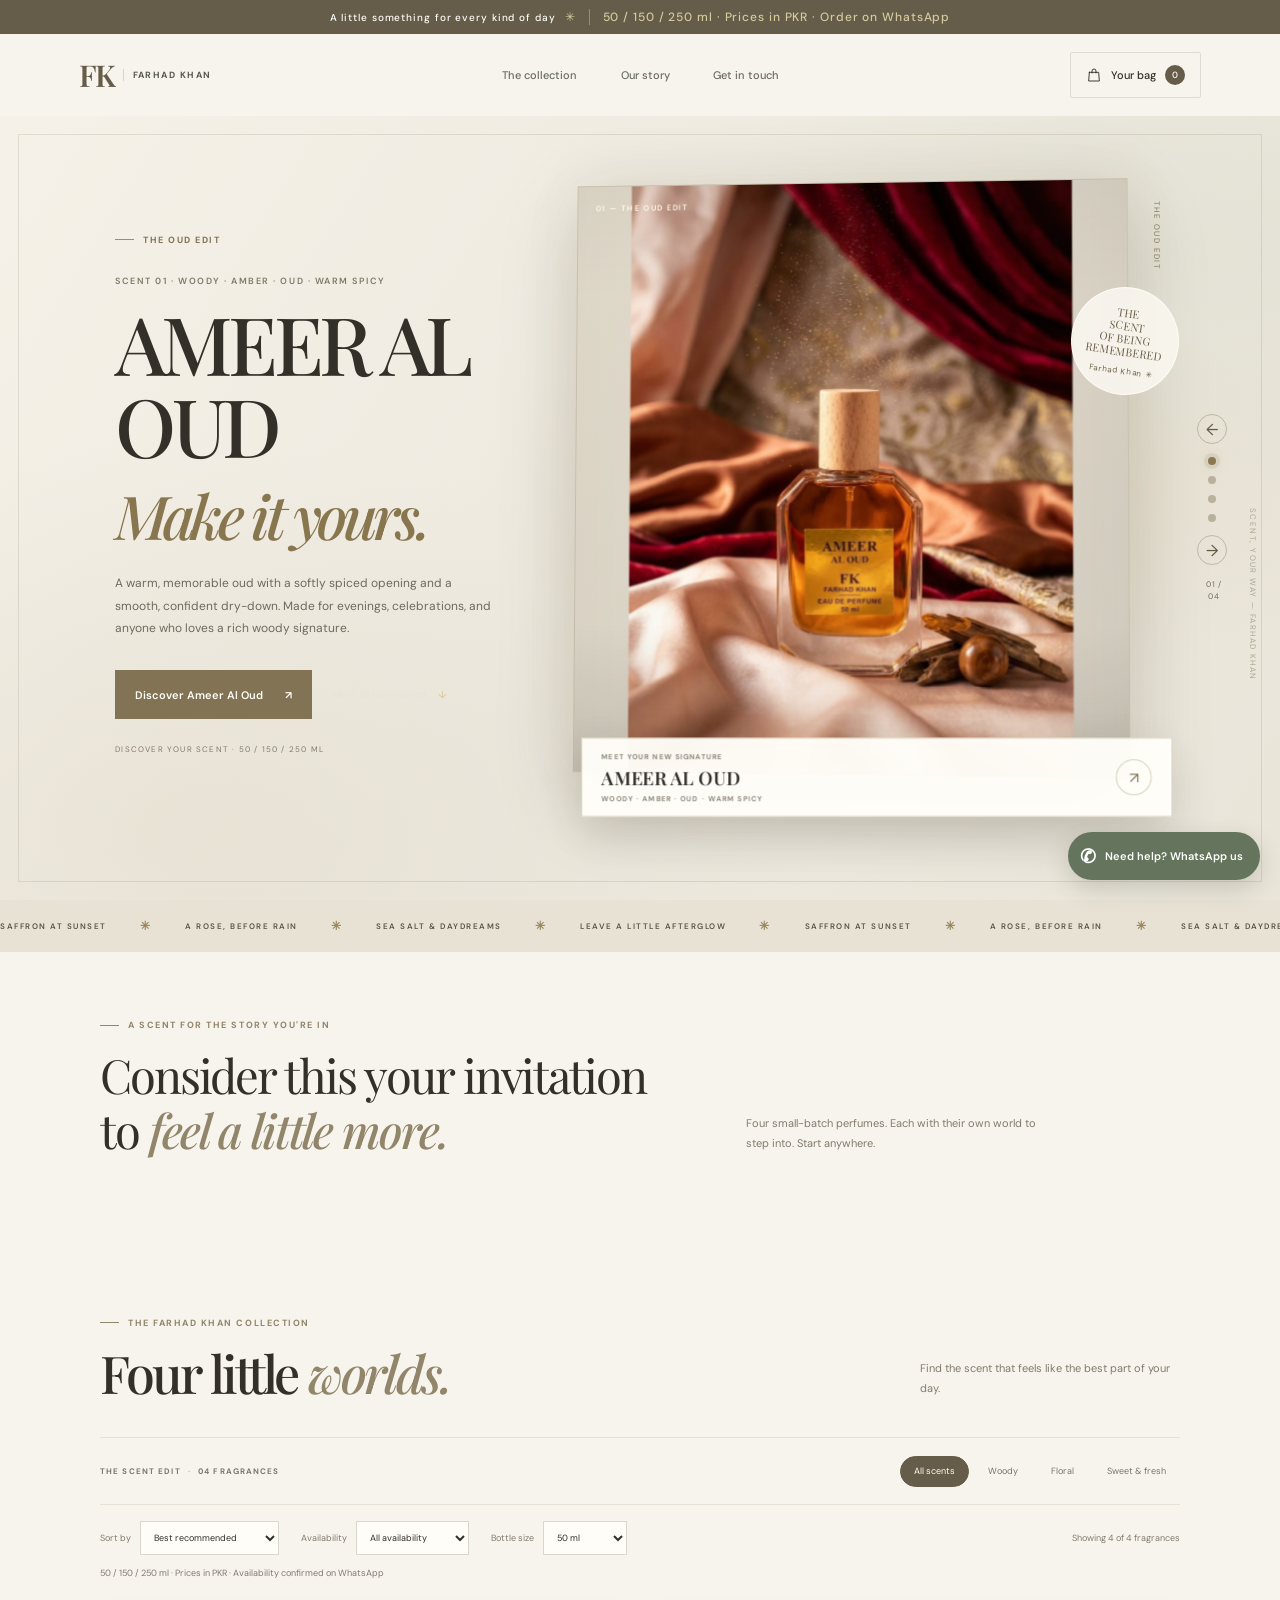
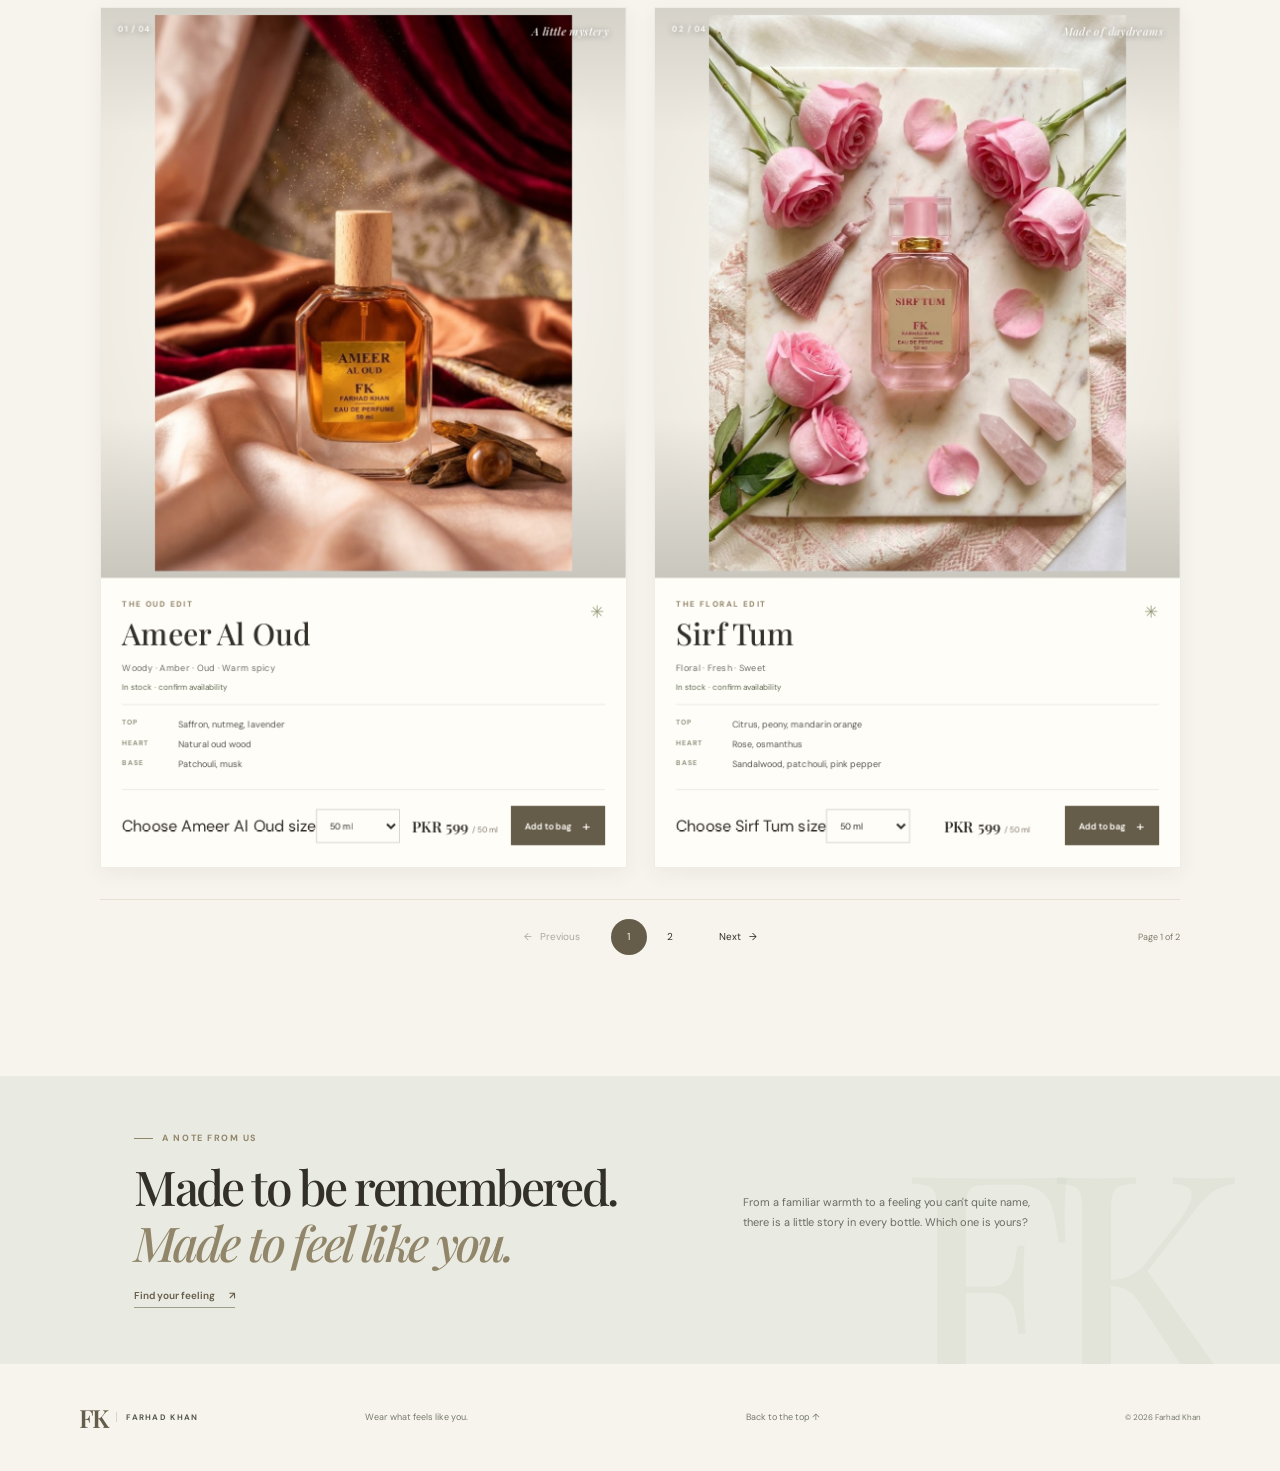
==== index.html @ 8f38ef14 "Upload perfume website" ====
<!DOCTYPE html>
<html lang="en">
  <head>
    <meta charset="UTF-8" />
    <meta name="viewport" content="width=device-width, initial-scale=1.0" />
    <meta
      name="description"
      content="Discover four distinctive fragrances from Farhad Khan: Ameer Al Oud, Sirf Tum, Kashish, and Ameer The Scent Elixir."
    />
    <meta name="theme-color" content="#f7f4ed" />
    <title>Farhad Khan — Find your feeling</title>
    <link rel="preconnect" href="https://fonts.googleapis.com" />
    <link rel="preconnect" href="https://fonts.gstatic.com" crossorigin />
    <link
      href="https://fonts.googleapis.com/css2?family=DM+Sans:wght@400;500;600;700&family=Playfair+Display:ital,wght@0,500;0,600;0,700;1,500;1,600&display=swap"
      rel="stylesheet"
    />
    <link rel="stylesheet" href="style.css" />
  </head>
  <body>
    <div class="announcement">
      A little something for every kind of day <span aria-hidden="true">✳</span>
      <span class="announcement-note">50 / 150 / 250 ml · Prices in PKR · Order on WhatsApp</span>
    </div>

    <header class="site-header">
      <a class="wordmark" href="#home" aria-label="Farhad Khan home">
        <span class="wordmark-monogram">FK</span>
        <span class="wordmark-name">FARHAD KHAN</span>
      </a>

      <nav class="main-nav" aria-label="Main navigation">
        <a href="#collection">The collection</a>
        <a href="#our-story">Our story</a>
        <a href="#contact">Get in touch</a>
      </nav>

      <button class="header-link cart-toggle" type="button" aria-label="Open shopping bag">
        <svg aria-hidden="true" viewBox="0 0 24 24">
          <path d="M5 8h14l1 13H4L5 8Z" />
          <path d="M9 9V6a3 3 0 0 1 6 0v3" />
        </svg>
        <span class="cart-toggle-label">Your bag</span>
        <span class="cart-count" aria-live="polite">0</span>
      </button>
    </header>

    <main>
      <section class="hero hero-campaign" id="home" aria-labelledby="hero-title">
        <div class="hero-copy">
          <p class="eyebrow campaign-eyebrow" data-reveal>
            <span aria-hidden="true"></span>
            <span class="hero-family-label" data-hero-family>THE OUD EDIT</span>
          </p>
          <p class="campaign-overline" data-reveal data-hero-overline>YOUR NEXT SIGNATURE SCENT</p>
          <h1 id="hero-title" data-reveal>
            <span data-hero-title>AMEER AL OUD</span><br /><em>Make it yours.</em>
          </h1>
          <p class="hero-description" data-reveal data-hero-description>
            A little saffron. A whisper of oud. An entrance they will remember
            long after you've left.
          </p>
          <div class="campaign-actions" data-reveal>
            <button class="button button-gold" type="button" data-product-details="ameer-al-oud" data-hero-discover>
              Discover featured fragrance <span aria-hidden="true">↗</span>
            </button>
            <a class="campaign-link" href="#collection">Meet all four scents <span aria-hidden="true">↓</span></a>
          </div>
          <p class="hero-footnote" data-reveal>DISCOVER YOUR SCENT · 50 / 150 / 250 ML</p>
        </div>

        <div class="campaign-visual" data-reveal aria-label="Ameer Al Oud perfume editorial">
          <div class="campaign-photo-frame">
            <img
              class="campaign-photo"
              src="./assets/products/ameer-al-oud-01.jpg"
              data-hero-photo
              alt="Ameer Al Oud perfume bottle nestled among warm, glowing silks"
              fetchpriority="high"
            />
            <span class="campaign-photo-index" data-hero-edition>01 — THE OUD EDIT</span>
          </div>
          <span class="campaign-vertical-note" data-hero-side-note>AN IMPRESSION THAT STAYS</span>
          <span class="campaign-stamp" aria-hidden="true">
            <span>THE<br />SCENT<br />OF BEING<br />REMEMBERED</span>
            <span class="campaign-stamp-mark">Farhad Khan ✳</span>
          </span>
          <button class="campaign-shop-card" type="button" data-product-details="ameer-al-oud">
            <span><small data-hero-kicker>MEET YOUR NEW SIGNATURE</small><strong data-hero-name>AMEER AL OUD</strong><small data-hero-notes>WARM · SPICED · UNFORGETTABLE</small></span>
            <span class="campaign-shop-arrow" aria-hidden="true">↗</span>
          </button>
        </div>
        <div class="hero-carousel-controls" role="group" aria-label="Featured fragrances">
          <button class="hero-carousel-arrow" type="button" data-hero-step="-1" aria-label="Previous featured fragrance">←</button>
          <div class="hero-carousel-dots" aria-label="Choose a featured fragrance"></div>
          <button class="hero-carousel-arrow" type="button" data-hero-step="1" aria-label="Next featured fragrance">→</button>
          <span class="hero-carousel-progress" aria-live="polite">01 / 04</span>
        </div>
        <span class="hero-side-note" aria-hidden="true">SCENT, YOUR WAY — FARHAD KHAN</span>
      </section>

      <div class="scent-marquee" aria-hidden="true">
        <div class="scent-marquee-track">
          <span>SAFFRON AT SUNSET</span><span>✳</span><span>A ROSE, BEFORE RAIN</span><span>✳</span><span>SEA SALT &amp; DAYDREAMS</span><span>✳</span><span>LEAVE A LITTLE AFTERGLOW</span><span>✳</span>
          <span>SAFFRON AT SUNSET</span><span>✳</span><span>A ROSE, BEFORE RAIN</span><span>✳</span><span>SEA SALT &amp; DAYDREAMS</span><span>✳</span><span>LEAVE A LITTLE AFTERGLOW</span><span>✳</span>
        </div>
      </div>

      <section class="campaign-note section-wrap" data-reveal aria-label="About the collection">
        <p class="eyebrow"><span></span> A SCENT FOR THE STORY YOU'RE IN</p>
        <p class="campaign-note-copy">Consider this your invitation<br />to <em>feel a little more.</em></p>
        <p class="campaign-note-detail">Four small-batch perfumes. Each with their own world to step into. Start anywhere.</p>
      </section>

      <section class="collection section-wrap" id="collection" aria-labelledby="collection-title">
        <div class="section-heading">
          <div>
            <p class="eyebrow"><span></span> The Farhad Khan collection</p>
            <h2 id="collection-title">Four little <em>worlds.</em></h2>
          </div>
          <p class="section-intro">
            Find the scent that feels like the best part of your day.
          </p>
        </div>

        <div class="collection-toolbar">
          <p class="collection-count">THE SCENT EDIT <span>·</span> 04 FRAGRANCES</p>
          <div class="filter-list" aria-label="Filter fragrances">
            <button class="filter-button is-active" type="button" data-filter="all" aria-pressed="true">All scents</button>
            <button class="filter-button" type="button" data-filter="woody" aria-pressed="false">Woody</button>
            <button class="filter-button" type="button" data-filter="floral" aria-pressed="false">Floral</button>
            <button class="filter-button" type="button" data-filter="sweet" aria-pressed="false">Sweet &amp; fresh</button>
          </div>
        </div>
        <div class="catalog-controls" aria-label="Sort and filter fragrances">
          <label class="catalog-control">
            Sort by
            <select id="sort-products" name="sort">
              <option value="recommended">Best recommended</option>
              <option value="price-low">Price: low to high</option>
              <option value="price-high">Price: high to low</option>
            </select>
          </label>
          <label class="catalog-control">
            Availability
            <select id="stock-filter" name="availability">
              <option value="all">All availability</option>
              <option value="in-stock">In stock</option>
              <option value="out-of-stock">Out of stock</option>
            </select>
          </label>
          <label class="catalog-control">
            Bottle size
            <select id="catalog-size" name="size">
              <option value="50">50 ml</option>
              <option value="150">150 ml</option>
              <option value="250">250 ml</option>
            </select>
          </label>
          <p class="catalog-results" aria-live="polite">Showing all 4 fragrances</p>
        </div>
        <p class="price-note">50 / 150 / 250 ml · Prices in PKR · Availability confirmed on WhatsApp</p>

        <div class="product-grid" aria-live="polite">
          <article class="product-card" data-family="woody" data-product-id="ameer-al-oud" data-price="2490" data-stock="in" data-gallery="./assets/products/ameer-al-oud-01.jpg|./assets/products/ameer-al-oud-02.jpg">
            <button class="product-image product-image-button" type="button" data-product-details="ameer-al-oud" aria-label="Discover Ameer Al Oud and browse its perfume photos">
              <img class="product-photo" src="./assets/products/ameer-al-oud-01.jpg" alt="Ameer Al Oud 50 ml perfume bottle against warm, luxurious fabric" loading="lazy" />
              <span class="image-number">01 / 04</span>
              <span class="image-note">A little mystery</span>
              <span class="image-view-label">Discover the story <span aria-hidden="true">↗</span></span>
            </button>
            <div class="product-info">
              <div class="product-title-row">
                <div>
                  <p class="product-family">THE OUD EDIT</p>
                  <h3><button class="product-name-button" type="button" data-product-details="ameer-al-oud">Ameer Al Oud</button></h3>
                </div>
                <span class="product-star" aria-hidden="true">✳</span>
              </div>
              <p class="product-type">Woody · Amber · Oud · Warm spicy</p>
              <p class="stock-label">In stock · confirm availability</p>
              <div class="scent-notes">
                <p><span>TOP</span> Saffron, nutmeg, lavender</p>
                <p><span>HEART</span> Natural oud wood</p>
                <p><span>BASE</span> Patchouli, musk</p>
              </div>
              <div class="product-buy-row">
                <label class="size-picker"><span class="sr-only">Choose Ameer Al Oud size</span><select data-size-selector aria-label="Choose Ameer Al Oud size"><option value="50">50 ml</option><option value="150">150 ml</option><option value="250">250 ml</option></select></label>
                <p class="product-price">PKR 599 <span>/ 50 ml</span></p>
                <button class="add-to-cart" type="button" data-add-product="ameer-al-oud">Add to bag <span aria-hidden="true">+</span></button>
              </div>
            </div>
          </article>

          <article class="product-card" data-family="floral" data-product-id="sirf-tum" data-price="2190" data-stock="in" data-gallery="./assets/products/sirf-tum-01.jpg|./assets/products/sirf-tum-02.jpg">
            <button class="product-image product-image-button" type="button" data-product-details="sirf-tum" aria-label="Discover Sirf Tum and browse its perfume photos">
              <img class="product-photo" src="./assets/products/sirf-tum-01.jpg" alt="Sirf Tum 50 ml rose-pink perfume among fresh pink roses" loading="lazy" />
              <span class="image-number">02 / 04</span>
              <span class="image-note">Made of daydreams</span>
              <span class="image-view-label">Discover the story <span aria-hidden="true">↗</span></span>
            </button>
            <div class="product-info">
              <div class="product-title-row">
                <div>
                  <p class="product-family">THE FLORAL EDIT</p>
                  <h3><button class="product-name-button" type="button" data-product-details="sirf-tum">Sirf Tum</button></h3>
                </div>
                <span class="product-star" aria-hidden="true">✳</span>
              </div>
              <p class="product-type">Floral · Fresh · Sweet</p>
              <p class="stock-label">In stock · confirm availability</p>
              <div class="scent-notes">
                <p><span>TOP</span> Citrus, peony, mandarin orange</p>
                <p><span>HEART</span> Rose, osmanthus</p>
                <p><span>BASE</span> Sandalwood, patchouli, pink pepper</p>
              </div>
              <div class="product-buy-row">
                <label class="size-picker"><span class="sr-only">Choose Sirf Tum size</span><select data-size-selector aria-label="Choose Sirf Tum size"><option value="50">50 ml</option><option value="150">150 ml</option><option value="250">250 ml</option></select></label>
                <p class="product-price">PKR 599 <span>/ 50 ml</span></p>
                <button class="add-to-cart" type="button" data-add-product="sirf-tum">Add to bag <span aria-hidden="true">+</span></button>
              </div>
            </div>
          </article>

          <article class="product-card" data-family="sweet" data-product-id="kashish" data-price="1990" data-stock="in" data-gallery="./assets/products/kashish-01.jpg|./assets/products/kashish-02.jpg">
            <button class="product-image product-image-button" type="button" data-product-details="kashish" aria-label="Discover Kashish and browse its perfume photos">
              <img class="product-photo" src="./assets/products/kashish-01.jpg" alt="Kashish blue perfume on a beach, surrounded by lavender and shells" loading="lazy" />
              <span class="image-number">03 / 04</span>
              <span class="image-note">A little escape</span>
              <span class="image-view-label">Discover the story <span aria-hidden="true">↗</span></span>
            </button>
            <div class="product-info">
              <div class="product-title-row">
                <div>
                  <p class="product-family">THE GOURMAND EDIT</p>
                  <h3><button class="product-name-button" type="button" data-product-details="kashish">Kashish</button></h3>
                </div>
                <span class="product-star" aria-hidden="true">✳</span>
              </div>
              <p class="product-type">Sweet · Amber · Oriental · Gourmand</p>
              <p class="stock-label">In stock · confirm availability</p>
              <div class="scent-notes">
                <p><span>TOP</span> Bergamot, melon, cassis, cotton candy</p>
                <p><span>HEART</span> Honey, berry, apricot, jasmine, rose</p>
                <p><span>BASE</span> Patchouli, vanilla, chocolate/caramel, amber</p>
              </div>
              <div class="product-buy-row">
                <label class="size-picker"><span class="sr-only">Choose Kashish size</span><select data-size-selector aria-label="Choose Kashish size"><option value="50">50 ml</option><option value="150">150 ml</option><option value="250">250 ml</option></select></label>
                <p class="product-price">PKR 599 <span>/ 50 ml</span></p>
                <button class="add-to-cart" type="button" data-add-product="kashish">Add to bag <span aria-hidden="true">+</span></button>
              </div>
            </div>
          </article>

          <article class="product-card" data-family="woody" data-product-id="ameer-the-scent-elixir" data-price="2990" data-stock="in" data-gallery="./assets/products/ameer-elixir-01.jpg|./assets/products/ameer-elixir-02.jpg">
            <button class="product-image product-image-button" type="button" data-product-details="ameer-the-scent-elixir" aria-label="Discover Ameer The Scent Elixir and browse its perfume photos">
              <img class="product-photo" src="./assets/products/ameer-elixir-01.jpg" alt="Deep red Ameer The Scent Elixir perfume with gold accents on rose silk" loading="lazy" />
              <span class="image-number">04 / 04</span>
              <span class="image-note">Leave a little wonder</span>
              <span class="image-view-label">Discover the story <span aria-hidden="true">↗</span></span>
            </button>
            <div class="product-info">
              <div class="product-title-row">
                <div>
                  <p class="product-family">THE SIGNATURE EDIT</p>
                  <h3><button class="product-name-button" type="button" data-product-details="ameer-the-scent-elixir">Ameer The Scent Elixir</button></h3>
                </div>
                <span class="product-star" aria-hidden="true">✳</span>
              </div>
              <p class="product-type">Warm spicy · Leather · Woody · Fruity</p>
              <p class="stock-label">In stock · confirm availability</p>
              <div class="scent-notes">
                <p><span>TOP</span> Red pepper, pimento</p>
                <p><span>HEART</span> Lavender</p>
                <p><span>BASE</span> Sandalwood, woody notes, leather</p>
              </div>
              <div class="product-buy-row">
                <label class="size-picker"><span class="sr-only">Choose Ameer The Scent Elixir size</span><select data-size-selector aria-label="Choose Ameer The Scent Elixir size"><option value="50">50 ml</option><option value="150">150 ml</option><option value="250">250 ml</option></select></label>
                <p class="product-price">PKR 599 <span>/ 50 ml</span></p>
                <button class="add-to-cart" type="button" data-add-product="ameer-the-scent-elixir">Add to bag <span aria-hidden="true">+</span></button>
              </div>
            </div>
          </article>
        </div>
        <p class="filter-empty" hidden>No scents in this edit just yet.</p>
        <nav class="pagination" aria-label="Fragrance collection pages" hidden>
          <button class="pagination-arrow" type="button" data-page-action="previous" aria-label="Previous collection page">← <span>Previous</span></button>
          <div class="pagination-pages" aria-label="Choose a collection page"></div>
          <button class="pagination-arrow" type="button" data-page-action="next" aria-label="Next collection page"><span>Next</span> →</button>
          <p class="pagination-status" aria-live="polite">Page 1 of 2</p>
        </nav>
      </section>

      <section class="story" id="our-story" aria-labelledby="story-title">
        <div class="story-mark" aria-hidden="true">FK</div>
        <div class="story-copy">
          <p class="eyebrow"><span></span> A note from us</p>
          <h2 id="story-title">Made to be remembered.<br /><em>Made to feel like you.</em></h2>
        </div>
        <p class="story-description">
          From a familiar warmth to a feeling you can't quite name, there is a
          little story in every bottle. Which one is yours?
        </p>
        <a class="text-link" href="#collection">Find your feeling <span aria-hidden="true">↗</span></a>
      </section>
    </main>

    <footer class="site-footer" id="contact">
      <a class="wordmark footer-wordmark" href="#home" aria-label="Farhad Khan home">
        <span class="wordmark-monogram">FK</span>
        <span class="wordmark-name">FARHAD KHAN</span>
      </a>
      <p>Wear what feels like you.</p>
      <a class="footer-top-link" href="#home">Back to the top ↑</a>
      <span class="footer-copyright">© 2026 Farhad Khan</span>
    </footer>

    <dialog class="cart-dialog" id="cart-dialog" aria-labelledby="cart-title">
      <div class="cart-shell">
        <header class="cart-header">
          <div>
            <p class="product-family">YOUR FARHAD KHAN EDIT</p>
            <h2 id="cart-title">Your bag <span class="cart-title-count"></span></h2>
          </div>
          <button class="dialog-close" type="button" data-close-cart aria-label="Close shopping bag">×</button>
        </header>

        <div class="cart-items" aria-live="polite"></div>
        <div class="cart-empty" hidden>
          <p>Your bag is waiting for a little something.</p>
          <button class="button button-dark" type="button" data-close-cart>Explore the collection <span aria-hidden="true">↗</span></button>
        </div>

        <div class="cart-summary">
          <div class="cart-subtotal-row"><span>Subtotal</span><strong class="cart-subtotal">PKR 0</strong></div>
          <p>Delivery charges and payment are confirmed with you on WhatsApp.</p>
        </div>

        <form class="checkout-form" id="checkout-form">
          <p class="checkout-heading">Where should we send your order?</p>
          <label>
            Full name
            <input name="name" autocomplete="name" required maxlength="100" />
          </label>
          <div class="checkout-field-row">
            <label>
              Phone number
              <input name="phone" type="tel" autocomplete="tel" required maxlength="30" />
            </label>
            <label>
              City
              <input name="city" autocomplete="address-level2" required maxlength="80" />
            </label>
          </div>
          <label>
            Delivery address
            <textarea name="address" autocomplete="street-address" rows="2" required maxlength="300"></textarea>
          </label>
          <button class="button button-dark checkout-button" type="submit">
            Continue to WhatsApp <span aria-hidden="true">↗</span>
          </button>
          <a class="whatsapp-fallback" href="#" target="_blank" rel="noopener noreferrer" hidden>Open your WhatsApp order ↗</a>
          <p class="checkout-status" role="status" aria-live="polite"></p>
          <p class="checkout-disclaimer">No online payment is taken here. We will confirm your order, delivery charges and payment method on WhatsApp.</p>
        </form>
      </div>
    </dialog>

    <p class="shop-toast" role="status" aria-live="polite"></p>

    <a class="whatsapp-help" href="https://wa.me/923136000665?text=Hello%20Farhad%20Khan%2C%20I%20need%20help%20choosing%20a%20perfume." target="_blank" rel="noopener noreferrer" aria-label="Get help on WhatsApp"><span class="whatsapp-help-icon" aria-hidden="true">✆</span><span>Need help? WhatsApp us</span></a>
    <script src="./catalog.js"></script>
    <script src="./script.js" defer></script>
  </body>
</html>
---- style.css ----
:root {
  color-scheme: light;
  --ink: #28332d;
  --muted: #777a6d;
  --olive: #777e5c;
  --olive-dark: #545a41;
  --paper: #f7f5ef;
  --white: #fffefa;
  --line: #e8e5db;
  --serif: "Playfair Display", Georgia, serif;
  --sans: "DM Sans", Arial, sans-serif;
}

* {
  box-sizing: border-box;
}

html {
  scroll-behavior: smooth;
}

body {
  margin: 0;
  background: var(--paper);
  color: var(--ink);
  font-family: var(--sans);
  -webkit-font-smoothing: antialiased;
}

a {
  color: inherit;
  text-decoration: none;
}

button {
  font: inherit;
}

.announcement {
  display: flex;
  min-height: 34px;
  align-items: center;
  justify-content: center;
  gap: 9px;
  background: var(--olive-dark);
  color: #fffefa;
  font-size: 10px;
  font-weight: 500;
  letter-spacing: 0.09em;
  text-align: center;
}

.announcement span {
  color: #d5ca9e;
  font-size: 12px;
}

.site-header {
  position: relative;
  z-index: 2;
  display: flex;
  min-height: 82px;
  align-items: center;
  justify-content: space-between;
  gap: 28px;
  padding: 0 max(6.2vw, calc((100vw - 1240px) / 2));
  background: var(--paper);
}

.wordmark {
  display: inline-flex;
  flex: 0 0 auto;
  align-items: center;
  gap: 9px;
}

.wordmark-monogram {
  color: var(--olive-dark);
  font-family: var(--serif);
  font-size: 30px;
  font-weight: 600;
  letter-spacing: -0.08em;
  line-height: 1;
}

.wordmark-name {
  padding-left: 9px;
  border-left: 1px solid #d7d5cb;
  color: #56594f;
  font-size: 9px;
  font-weight: 700;
  letter-spacing: 0.16em;
}

.main-nav {
  display: flex;
  align-items: center;
  gap: clamp(22px, 3.4vw, 48px);
}

.main-nav a,
.header-link {
  font-size: 11px;
  font-weight: 500;
  transition: color 160ms ease;
}

.main-nav a {
  color: #686b61;
}

.main-nav a:hover,
.header-link:hover {
  color: var(--olive);
}

.header-link {
  padding: 12px 15px;
  border: 1px solid #dedbd1;
  border-radius: 2px;
  white-space: nowrap;
}

.cart-toggle {
  display: inline-flex;
  align-items: center;
  gap: 9px;
  background: transparent;
  color: var(--ink);
  cursor: pointer;
}

.cart-toggle svg {
  width: 16px;
  height: 16px;
  fill: none;
  stroke: currentColor;
  stroke-linecap: round;
  stroke-linejoin: round;
  stroke-width: 1.4px;
}

.cart-count {
  display: grid;
  width: 20px;
  height: 20px;
  place-items: center;
  border-radius: 50%;
  background: var(--olive-dark);
  color: #fffefa;
  font-size: 9px;
}

.cart-toggle.has-bump .cart-count {
  animation: bag-bump 420ms ease;
}

.hero {
  position: relative;
  display: grid;
  min-height: 535px;
  grid-template-columns: 1.1fr 0.9fr;
  align-items: center;
  gap: 7%;
  overflow: hidden;
  padding: 74px max(10.5vw, calc((100vw - 1120px) / 2)) 82px;
  background:
    radial-gradient(ellipse at 79% 49%, rgba(212, 214, 194, 0.44), transparent 35%),
    #eceee6;
}

.hero-copy {
  position: relative;
  z-index: 1;
  max-width: 500px;
}

.eyebrow {
  display: flex;
  align-items: center;
  gap: 9px;
  margin: 0 0 22px;
  color: var(--olive);
  font-size: 9px;
  font-weight: 700;
  letter-spacing: 0.17em;
  text-transform: uppercase;
}

.eyebrow > span {
  width: 19px;
  height: 1px;
  background: var(--olive);
}

.hero h1,
.section-heading h2,
.story h2 {
  margin: 0;
  font-family: var(--serif);
  font-weight: 500;
  letter-spacing: -0.055em;
}

.hero h1 {
  font-size: clamp(53px, 6.1vw, 80px);
  line-height: 1.03;
}

.hero h1 em,
.section-heading h2 em,
.story h2 em {
  color: var(--olive);
  font-weight: 500;
}

.hero-description {
  max-width: 365px;
  margin: 23px 0 27px;
  color: #686c61;
  font-size: 13px;
  line-height: 1.85;
}

.button {
  display: inline-flex;
  min-height: 47px;
  align-items: center;
  justify-content: center;
  gap: 22px;
  padding: 0 19px;
  border: 1px solid var(--ink);
  font-size: 11px;
  font-weight: 600;
  transition:
    background-color 160ms ease,
    color 160ms ease;
}

.button-dark {
  background: var(--ink);
  color: var(--white);
}

.button-dark:hover {
  background: var(--olive-dark);
  border-color: var(--olive-dark);
}

.hero-footnote {
  margin: 18px 0 0;
  color: #777a6d;
  font-size: 9px;
  letter-spacing: 0.035em;
}

.hero-art {
  position: relative;
  display: grid;
  width: min(100%, 380px);
  aspect-ratio: 0.96;
  place-items: center;
  justify-self: center;
  border: 1px solid rgba(119, 126, 92, 0.2);
  border-radius: 50%;
  background:
    radial-gradient(circle at 50% 49%, rgba(255, 254, 250, 0.91) 0 34%, transparent 34.5%),
    radial-gradient(circle, rgba(244, 242, 232, 0.72) 0 48%, transparent 48.5%);
  transform-style: preserve-3d;
  transition:
    transform 300ms ease,
    box-shadow 300ms ease;
}

@media (hover: hover) and (pointer: fine) {
  .hero-art:hover {
    transform: perspective(850px) rotateX(5deg) rotateY(-7deg);
    box-shadow: 0 28px 54px rgba(67, 72, 51, 0.12);
  }
}

.hero-art::before,
.hero-art::after {
  position: absolute;
  width: 70%;
  height: 70%;
  border: 1px solid rgba(119, 126, 92, 0.14);
  border-radius: 50%;
  content: "";
}

.hero-art::after {
  width: 83%;
  height: 83%;
  border-style: dashed;
  border-color: rgba(119, 126, 92, 0.12);
}

.hero-seal {
  position: relative;
  z-index: 1;
  display: flex;
  width: 180px;
  height: 180px;
  flex-direction: column;
  align-items: center;
  justify-content: center;
  border: 1px solid #c8c9b5;
  border-radius: 50%;
  background: #f9f8f2;
  box-shadow: 0 12px 40px rgba(67, 72, 51, 0.08);
  text-align: center;
  transform: translateZ(36px);
}

.seal-small,
.seal-mark {
  color: #787c66;
  font-size: 7px;
  font-weight: 600;
  letter-spacing: 0.2em;
}

.seal-large {
  margin: 9px 0 11px;
  color: var(--ink);
  font-family: var(--serif);
  font-size: 31px;
  font-style: italic;
  letter-spacing: -0.04em;
  line-height: 1.06;
}

.seal-mark {
  font-size: 6px;
}

.hero-art-label,
.hero-art-caption {
  position: absolute;
  z-index: 1;
  color: #777b67;
  font-size: 8px;
  font-weight: 600;
  letter-spacing: 0.14em;
  line-height: 1.8;
}

.hero-art-label {
  top: 11%;
  right: 7%;
  text-align: right;
}

.hero-art-caption {
  bottom: 10%;
  left: 8%;
  font-family: var(--serif);
  font-size: 11px;
  font-style: italic;
  font-weight: 500;
  letter-spacing: 0.04em;
}

.hero-art-spark {
  position: absolute;
  z-index: 1;
  color: #949878;
}

.hero-art-spark-one {
  top: 25%;
  left: 10%;
  font-size: 22px;
}

.hero-art-spark-two {
  right: 13%;
  bottom: 23%;
  font-size: 16px;
}

.hero-side-note {
  position: absolute;
  top: 50%;
  right: 22px;
  color: #8a8d7e;
  font-size: 8px;
  letter-spacing: 0.18em;
  writing-mode: vertical-rl;
}

.section-wrap {
  width: min(1080px, calc(100% - 80px));
  margin: 0 auto;
}

.collection {
  padding-top: 93px;
  padding-bottom: 103px;
}

.section-heading {
  display: flex;
  align-items: flex-end;
  justify-content: space-between;
  gap: 30px;
}

.section-heading .eyebrow {
  margin-bottom: 14px;
}

.section-heading h2,
.story h2 {
  font-size: clamp(37px, 4.2vw, 52px);
  line-height: 1.16;
}

.section-intro {
  max-width: 260px;
  margin: 0 0 5px;
  color: var(--muted);
  font-size: 11px;
  line-height: 1.85;
}

.collection-toolbar {
  display: flex;
  min-height: 68px;
  align-items: center;
  justify-content: space-between;
  gap: 20px;
  margin-top: 34px;
  border-top: 1px solid var(--line);
  border-bottom: 1px solid var(--line);
}

.collection-count {
  flex: 0 0 auto;
  margin: 0;
  color: #777a6d;
  font-size: 8px;
  font-weight: 700;
  letter-spacing: 0.14em;
}

.collection-count span {
  padding: 0 4px;
  color: #b6b5a5;
}

.price-note {
  margin: 12px 0 0;
  color: var(--muted);
  font-size: 9px;
  text-align: right;
}

.filter-list {
  display: flex;
  flex-wrap: wrap;
  gap: 5px;
}

.filter-button {
  min-height: 31px;
  padding: 0 13px;
  border: 1px solid transparent;
  border-radius: 20px;
  background: transparent;
  color: #74766d;
  cursor: pointer;
  font-size: 9px;
  transition:
    border-color 160ms ease,
    background-color 160ms ease,
    color 160ms ease;
}

.filter-button:hover {
  border-color: #d7d8ca;
}

.filter-button.is-active {
  border-color: var(--olive-dark);
  background: var(--olive-dark);
  color: #fffefa;
}

.product-grid {
  display: grid;
  grid-template-columns: repeat(2, minmax(0, 1fr));
  gap: 42px 27px;
  padding-top: 28px;
}

.product-card {
  --tilt-x: 0deg;
  --tilt-y: 0deg;
  --glow-x: 50%;
  --glow-y: 50%;
  position: relative;
  min-width: 0;
  border: 1px solid rgba(117, 117, 93, 0.12);
  background: var(--white);
  box-shadow: 0 6px 20px rgba(40, 51, 45, 0.055);
  transform: perspective(1100px) rotateX(var(--tilt-x)) rotateY(var(--tilt-y));
  transform-style: preserve-3d;
  transition:
    transform 220ms ease,
    box-shadow 220ms ease;
  will-change: transform;
}

.product-card::after {
  position: absolute;
  z-index: 2;
  inset: 0;
  background: radial-gradient(
    circle at var(--glow-x) var(--glow-y),
    rgba(255, 255, 255, 0.2),
    transparent 42%
  );
  content: "";
  opacity: 0;
  pointer-events: none;
  transition: opacity 180ms ease;
}

.product-card[hidden] {
  display: none;
}

.product-card.is-tilting {
  transition:
    transform 80ms ease-out,
    box-shadow 220ms ease;
  box-shadow: 0 22px 42px rgba(40, 51, 45, 0.15);
}

.product-card.is-tilting::after {
  opacity: 1;
}

.product-card > .product-image {
  transform: translateZ(18px);
}

.product-card > .product-info {
  position: relative;
  z-index: 1;
  transform: translateZ(11px);
}

.product-image-button {
  display: block;
  width: 100%;
  padding: 0;
  border: 0;
  color: inherit;
  cursor: pointer;
  font: inherit;
  text-align: left;
}

.product-image {
  position: relative;
  overflow: hidden;
  aspect-ratio: 1.13 / 1;
  background-color: #e7e2d7;
  background-image: url("./assets/fragrance-collection.png");
  background-repeat: no-repeat;
  background-size: 240% auto;
  isolation: isolate;
}

.image-view-label {
  position: absolute;
  right: 12px;
  bottom: 12px;
  left: 12px;
  display: flex;
  min-height: 40px;
  align-items: center;
  justify-content: space-between;
  padding: 0 13px;
  background: rgba(255, 254, 250, 0.95);
  color: var(--ink);
  font-size: 10px;
  font-weight: 600;
  opacity: 0;
  transform: translateY(7px);
  transition:
    opacity 180ms ease,
    transform 180ms ease;
}

.product-image-button:hover .image-view-label,
.product-image-button:focus-visible .image-view-label {
  opacity: 1;
  transform: translateY(0);
}

.product-image::after {
  position: absolute;
  z-index: -1;
  inset: 0;
  background: linear-gradient(180deg, rgba(31, 35, 28, 0.12), transparent 22%, transparent 72%, rgba(31, 35, 28, 0.18));
  content: "";
}

.image-oud {
  background-position: 10% 6%;
}

.image-sirf {
  background-position: 95% 6%;
}

.image-kashish {
  background-position: 10% 74%;
}

.image-elixir {
  background-position: 95% 74%;
}

.image-number,
.image-note {
  position: absolute;
  top: 16px;
  color: #fffefa;
  font-size: 8px;
  font-weight: 600;
  letter-spacing: 0.14em;
  text-shadow: 0 1px 6px rgba(31, 35, 28, 0.45);
}

.image-number {
  left: 17px;
}

.image-note {
  right: 17px;
  font-family: var(--serif);
  font-size: 11px;
  font-style: italic;
  font-weight: 500;
  letter-spacing: 0.025em;
}

.product-info {
  padding: 21px 21px 22px;
}

.product-title-row {
  display: flex;
  align-items: flex-start;
  justify-content: space-between;
  gap: 14px;
}

.product-family {
  margin: 0 0 7px;
  color: var(--olive);
  font-size: 8px;
  font-weight: 700;
  letter-spacing: 0.17em;
}

.product-title-row h3 {
  margin: 0;
  font-family: var(--serif);
  font-size: clamp(22px, 2.7vw, 30px);
  font-weight: 500;
  letter-spacing: -0.045em;
  line-height: 1.17;
}

.product-name-button {
  padding: 0;
  border: 0;
  background: none;
  color: inherit;
  cursor: pointer;
  font: inherit;
  text-align: left;
}

.product-name-button:hover {
  color: var(--olive-dark);
}

.product-star {
  padding-top: 2px;
  color: #979a78;
  font-size: 17px;
}

.product-type {
  margin: 11px 0 17px;
  color: #6d7066;
  font-size: 9px;
  letter-spacing: 0.025em;
}

.scent-notes {
  display: grid;
  gap: 6px;
  padding-top: 13px;
  border-top: 1px solid #edebe4;
}

.scent-notes p {
  display: grid;
  grid-template-columns: 47px 1fr;
  gap: 9px;
  margin: 0;
  color: #55594f;
  font-size: 9px;
  line-height: 1.55;
}

.scent-notes p > span {
  color: #91927f;
  font-size: 7px;
  font-weight: 700;
  letter-spacing: 0.13em;
}

.product-buy-row {
  display: flex;
  align-items: center;
  justify-content: space-between;
  gap: 12px;
  padding-top: 16px;
  margin-top: 17px;
  border-top: 1px solid #edebe4;
}

.product-price {
  margin: 0;
  color: var(--ink);
  font-family: var(--serif);
  font-size: 17px;
  font-weight: 600;
  white-space: nowrap;
}

.product-price span {
  color: var(--muted);
  font-family: var(--sans);
  font-size: 8px;
  font-weight: 400;
}

.add-to-cart {
  display: inline-flex;
  min-height: 39px;
  align-items: center;
  justify-content: center;
  gap: 11px;
  padding: 0 13px;
  border: 1px solid var(--olive-dark);
  background: var(--olive-dark);
  color: var(--white);
  cursor: pointer;
  font-size: 9px;
  font-weight: 600;
  transition:
    background-color 160ms ease,
    color 160ms ease,
    transform 160ms ease;
}

.add-to-cart:hover {
  transform: translateY(-2px);
  background: transparent;
  color: var(--olive-dark);
}

.add-to-cart > span {
  font-size: 15px;
  font-weight: 400;
}

.filter-empty {
  margin: 30px 0 0;
  color: var(--muted);
  font-size: 13px;
}

.story {
  position: relative;
  display: grid;
  min-height: 284px;
  grid-template-columns: 1fr 0.72fr;
  align-content: center;
  align-items: center;
  column-gap: 50px;
  row-gap: 18px;
  overflow: hidden;
  padding: 56px max(10.5vw, calc((100vw - 1120px) / 2));
  background: #e9eae1;
}

.story-mark {
  position: absolute;
  right: 5%;
  bottom: -60px;
  color: rgba(119, 126, 92, 0.055);
  font-family: var(--serif);
  font-size: 310px;
  letter-spacing: -0.1em;
  line-height: 1;
  pointer-events: none;
}

.story-copy,
.story-description,
.text-link {
  position: relative;
  z-index: 1;
}

.story-copy .eyebrow {
  margin-bottom: 15px;
}

.story h2 {
  font-size: clamp(34px, 4vw, 48px);
}

.story-description {
  max-width: 310px;
  margin: 22px 0 0;
  color: #696d61;
  font-size: 11px;
  line-height: 1.9;
}

.text-link {
  justify-self: start;
  padding-bottom: 5px;
  border-bottom: 1px solid #9c9e8b;
  color: var(--olive-dark);
  font-size: 10px;
  font-weight: 600;
}

.text-link span {
  margin-left: 12px;
}

.site-footer {
  display: grid;
  min-height: 107px;
  grid-template-columns: 1fr 1fr 1fr 1fr;
  align-items: center;
  gap: 20px;
  padding: 20px max(6.2vw, calc((100vw - 1240px) / 2));
  background: var(--paper);
}

.footer-wordmark .wordmark-monogram {
  font-size: 25px;
}

.footer-wordmark .wordmark-name {
  font-size: 8px;
}

.site-footer > p,
.footer-top-link,
.footer-copyright {
  margin: 0;
  color: #777a6d;
  font-size: 9px;
}

.footer-top-link {
  justify-self: center;
}

.footer-copyright {
  justify-self: end;
  font-size: 8px;
}

.product-dialog,
.cart-dialog {
  padding: 0;
  border: 1px solid rgba(117, 117, 93, 0.18);
  background: var(--white);
  color: var(--ink);
  box-shadow: 0 28px 90px rgba(30, 36, 30, 0.2);
}

.product-dialog {
  width: min(740px, calc(100% - 36px));
  max-width: 740px;
  max-height: min(620px, calc(100dvh - 36px));
  overflow: auto;
}

.product-dialog::backdrop,
.cart-dialog::backdrop {
  background: rgba(28, 33, 28, 0.53);
  backdrop-filter: blur(4px);
}

.product-dialog[open] {
  animation: dialog-arrive 240ms ease-out both;
}

.product-dialog-shell {
  position: relative;
  display: grid;
  min-height: 410px;
  grid-template-columns: 1fr 1fr;
}

.dialog-close {
  position: absolute;
  z-index: 3;
  top: 13px;
  right: 13px;
  display: grid;
  width: 36px;
  height: 36px;
  place-items: center;
  border: 1px solid var(--line);
  border-radius: 50%;
  background: var(--white);
  color: var(--ink);
  cursor: pointer;
  font-size: 22px;
  line-height: 1;
}

.quick-view-image {
  min-height: 410px;
  background-color: #e7e2d7;
  background-image: url("./assets/fragrance-collection.png");
  background-repeat: no-repeat;
  background-size: 240% auto;
}

.quick-view-info {
  display: flex;
  flex-direction: column;
  align-items: flex-start;
  justify-content: center;
  padding: 48px 32px 32px;
}

.quick-view-info h2,
.cart-header h2 {
  margin: 0;
  font-family: var(--serif);
  font-size: clamp(29px, 4vw, 39px);
  font-weight: 500;
  letter-spacing: -0.05em;
  line-height: 1.15;
}

.quick-view-info .product-type {
  margin: 12px 0 19px;
  line-height: 1.65;
}

.quick-view-info .scent-notes {
  width: 100%;
}

.quick-view-price {
  margin: 20px 0 13px;
  font-family: var(--serif);
  font-size: 21px;
  font-weight: 600;
}

.quick-view-add {
  width: 100%;
  min-height: 46px;
}

.sample-price-reminder {
  margin: 10px 0 0;
  color: var(--muted);
  font-size: 9px;
}

.cart-dialog {
  width: min(490px, 100%);
  max-width: none;
  height: 100dvh;
  max-height: 100dvh;
  margin: 0 0 0 auto;
  overflow: auto;
  border-right: 0;
  border-top: 0;
  border-bottom: 0;
}

.cart-dialog[open] {
  animation: drawer-arrive 260ms ease-out both;
}

.cart-shell {
  min-height: 100%;
  padding: 28px 27px 24px;
}

.cart-header {
  position: relative;
  display: flex;
  align-items: center;
  justify-content: space-between;
  padding: 6px 47px 19px 0;
  border-bottom: 1px solid var(--line);
}

.cart-header .product-family {
  margin-bottom: 8px;
}

.cart-header h2 {
  font-size: 32px;
}

.cart-header .dialog-close {
  top: 4px;
  right: 0;
}

.cart-item {
  display: grid;
  grid-template-columns: 86px minmax(0, 1fr);
  gap: 15px;
  padding: 19px 0;
  border-bottom: 1px solid var(--line);
  animation: product-arrive 340ms ease backwards;
}

.cart-item-image {
  width: 86px;
  height: 92px;
  background-color: #e7e2d7;
  background-image: url("./assets/fragrance-collection.png");
  background-repeat: no-repeat;
  background-size: 260% auto;
}

.cart-item-details {
  min-width: 0;
}

.cart-item-details h3 {
  margin: 0;
  font-family: var(--serif);
  font-size: 18px;
  font-weight: 500;
}

.cart-item-size,
.cart-item-price {
  margin: 4px 0 0;
  font-size: 10px;
}

.cart-item-price {
  font-weight: 700;
}

.quantity-controls {
  display: flex;
  align-items: center;
  gap: 10px;
  margin-top: 10px;
}

.quantity-button {
  display: grid;
  width: 26px;
  height: 26px;
  place-items: center;
  border: 1px solid var(--line);
  background: transparent;
  color: var(--ink);
  cursor: pointer;
  font-size: 15px;
}

.quantity-controls > span {
  min-width: 14px;
  font-size: 10px;
  text-align: center;
}

.remove-item {
  padding: 4px 0;
  margin-left: auto;
  border: 0;
  background: transparent;
  color: var(--muted);
  cursor: pointer;
  font-size: 9px;
  text-decoration: underline;
  text-underline-offset: 3px;
}

.cart-empty {
  padding: 41px 0;
  text-align: center;
}

.cart-empty > p {
  margin: 0 0 19px;
  color: var(--muted);
  font-size: 12px;
}

.cart-empty .button {
  min-height: 42px;
  font-size: 10px;
}

.cart-summary {
  padding: 17px 0 13px;
}

.cart-subtotal-row {
  display: flex;
  align-items: center;
  justify-content: space-between;
  font-size: 12px;
}

.cart-subtotal-row strong {
  font-family: var(--serif);
  font-size: 19px;
}

.cart-summary > p {
  margin: 7px 0 0;
  color: var(--muted);
  font-size: 9px;
  line-height: 1.6;
}

.checkout-form {
  display: grid;
  gap: 13px;
  padding-top: 16px;
  border-top: 1px solid var(--line);
}

.checkout-form[hidden] {
  display: none;
}

.checkout-heading {
  margin: 0;
  font-family: var(--serif);
  font-size: 19px;
}

.checkout-form label {
  display: grid;
  gap: 6px;
  color: #575a50;
  font-size: 9px;
  font-weight: 600;
}

.checkout-form input,
.checkout-form textarea {
  width: 100%;
  min-height: 38px;
  padding: 9px 10px;
  border: 1px solid #e1dfd5;
  border-radius: 0;
  background: #fffefa;
  color: var(--ink);
  font: 11px var(--sans);
}

.checkout-form textarea {
  min-height: 56px;
  resize: vertical;
}

.checkout-field-row {
  display: grid;
  grid-template-columns: 1fr 1fr;
  gap: 12px;
}

.checkout-button {
  width: 100%;
  min-height: 47px;
  margin-top: 1px;
  cursor: pointer;
}

.checkout-form button > span {
  margin-left: auto;
}

.whatsapp-fallback:not([hidden]) {
  justify-self: center;
  color: var(--olive-dark);
  font-size: 10px;
  font-weight: 600;
  text-decoration: underline;
  text-underline-offset: 3px;
}

.checkout-status {
  margin: 0;
  color: var(--olive-dark);
  font-size: 10px;
  line-height: 1.5;
}

.checkout-disclaimer {
  margin: 0;
  color: var(--muted);
  font-size: 9px;
  line-height: 1.65;
}

.shop-toast {
  position: fixed;
  z-index: 10;
  right: 22px;
  bottom: 22px;
  max-width: calc(100% - 32px);
  padding: 13px 18px;
  margin: 0;
  background: var(--ink);
  color: var(--white);
  font-size: 11px;
  box-shadow: 0 8px 26px rgba(40, 51, 45, 0.17);
  opacity: 0;
  pointer-events: none;
  transform: translateY(9px);
  transition:
    opacity 180ms ease,
    transform 180ms ease;
}

.shop-toast.is-visible {
  opacity: 1;
  transform: translateY(0);
}

.product-card {
  animation: product-arrive 550ms backwards;
}

.product-card:nth-child(2) {
  animation-delay: 70ms;
}

.product-card:nth-child(3) {
  animation-delay: 140ms;
}

.product-card:nth-child(4) {
  animation-delay: 210ms;
}

.hero-copy {
  animation: hero-copy-arrive 700ms ease-out backwards;
}

.hero-art {
  animation: hero-art-arrive 800ms ease-out backwards;
}

@keyframes product-arrive {
  from {
    opacity: 0;
    transform: perspective(1100px) translateY(18px) rotateX(-2deg);
  }

  to {
    opacity: 1;
    transform: perspective(1100px) rotateX(var(--tilt-x)) rotateY(var(--tilt-y));
  }
}

@keyframes hero-copy-arrive {
  from {
    opacity: 0;
    transform: translateY(18px);
  }

  to {
    opacity: 1;
    transform: translateY(0);
  }
}

@keyframes hero-art-arrive {
  from {
    opacity: 0;
    transform: perspective(850px) rotateY(-9deg) scale(0.96);
  }

  to {
    opacity: 1;
    transform: perspective(850px) rotateY(0) scale(1);
  }
}

@keyframes bag-bump {
  45% {
    transform: scale(1.2);
  }

  100% {
    transform: scale(1);
  }
}

@keyframes dialog-arrive {
  from {
    opacity: 0;
    transform: translateY(12px) scale(0.98);
  }

  to {
    opacity: 1;
    transform: translateY(0) scale(1);
  }
}

@keyframes drawer-arrive {
  from {
    opacity: 0.6;
    transform: translateX(22px);
  }

  to {
    opacity: 1;
    transform: translateX(0);
  }
}

@media (min-width: 1400px) {
  .hero,
  .story {
    padding-right: calc((100vw - 1120px) / 2);
    padding-left: calc((100vw - 1120px) / 2);
  }
}

@media (max-width: 800px) {
  .site-header {
    min-height: 73px;
    flex-wrap: wrap;
    gap: 12px 20px;
    padding-right: 5%;
    padding-left: 5%;
  }

  .main-nav {
    order: 3;
    width: 100%;
    justify-content: center;
    gap: 32px;
    padding: 0 0 14px;
  }

  .header-link {
    margin-left: auto;
    padding: 10px 12px;
    font-size: 10px;
  }

  .hero {
    min-height: 465px;
    gap: 4%;
    padding: 64px 7%;
  }

  .hero h1 {
    font-size: clamp(49px, 7vw, 65px);
  }

  .hero-art {
    width: min(100%, 310px);
  }

  .hero-seal {
    width: 150px;
    height: 150px;
  }

  .seal-large {
    font-size: 27px;
  }

  .section-wrap {
    width: calc(100% - 56px);
  }

  .product-grid {
    gap: 28px 20px;
  }

  .product-info {
    padding: 18px 16px;
  }

  .story {
    column-gap: 30px;
    padding-right: 7%;
    padding-left: 7%;
  }

  .story-mark {
    font-size: 250px;
  }

  .site-footer {
    grid-template-columns: 1fr 1fr;
    row-gap: 16px;
    padding: 24px 6%;
  }

  .footer-top-link {
    justify-self: end;
  }

  .footer-copyright {
    justify-self: end;
  }
}

@media (max-width: 560px) {
  .announcement {
    min-height: 31px;
    font-size: 9px;
  }

  .site-header {
    min-height: 68px;
    gap: 11px;
  }

  .wordmark-monogram {
    font-size: 27px;
  }

  .wordmark-name {
    font-size: 8px;
  }

  .header-link {
    padding: 9px 10px;
    font-size: 9px;
  }

  .cart-toggle {
    gap: 7px;
  }

  .cart-toggle svg {
    width: 15px;
    height: 15px;
  }

  .main-nav {
    justify-content: space-between;
    gap: 14px;
    padding-bottom: 13px;
  }

  .main-nav a {
    font-size: 10px;
  }

  .hero {
    min-height: 0;
    grid-template-columns: 1fr;
    gap: 37px;
    padding: 58px 8% 49px;
  }

  .hero h1 {
    font-size: clamp(53px, 13vw, 70px);
  }

  .hero-description {
    margin-top: 18px;
    font-size: 12px;
  }

  .hero-art {
    width: min(78%, 280px);
  }

  .hero-side-note {
    top: auto;
    right: 13px;
    bottom: 18px;
  }

  .section-wrap {
    width: calc(100% - 36px);
  }

  .collection {
    padding-top: 66px;
    padding-bottom: 71px;
  }

  .section-heading {
    align-items: flex-start;
    flex-direction: column;
    gap: 13px;
  }

  .section-heading h2 {
    font-size: clamp(36px, 10vw, 48px);
  }

  .section-intro {
    max-width: 310px;
  }

  .collection-toolbar {
    align-items: flex-start;
    flex-direction: column;
    gap: 10px;
    padding: 15px 0;
    margin-top: 23px;
  }

  .filter-list {
    gap: 3px;
  }

  .filter-button {
    padding-right: 10px;
    padding-left: 10px;
    font-size: 8px;
  }

  .product-grid {
    grid-template-columns: 1fr;
    gap: 24px;
    padding-top: 19px;
  }

  .product-image {
    aspect-ratio: 1.1 / 1;
  }

  .product-info {
    padding: 19px 17px 20px;
  }

  .product-title-row h3 {
    font-size: 28px;
  }

  .product-buy-row {
    gap: 8px;
  }

  .product-price {
    font-size: 15px;
  }

  .product-price span {
    font-size: 7px;
  }

  .product-buy-row .add-to-cart {
    gap: 6px;
    padding: 0 9px;
    font-size: 8px;
  }

  .product-type {
    font-size: 9px;
  }

  .scent-notes p {
    font-size: 10px;
  }

  .story {
    min-height: 0;
    grid-template-columns: 1fr;
    gap: 6px;
    padding: 48px 8%;
  }

  .story h2 {
    font-size: clamp(34px, 9vw, 43px);
  }

  .story-description {
    margin: 12px 0 5px;
  }

  .story-mark {
    right: -20px;
    bottom: -38px;
    font-size: 190px;
  }

  .site-footer {
    grid-template-columns: 1fr auto;
    gap: 15px 12px;
    padding: 23px 7%;
  }

  .site-footer > p {
    grid-column: 1;
    grid-row: 2;
  }

  .footer-top-link {
    grid-column: 2;
    grid-row: 1;
  }

  .footer-copyright {
    grid-column: 2;
    grid-row: 2;
    font-size: 7px;
  }

  .product-dialog {
    width: calc(100% - 24px);
    max-height: calc(100dvh - 24px);
  }

  .product-dialog-shell {
    grid-template-columns: 1fr;
  }

  .quick-view-image {
    min-height: min(57vw, 250px);
  }

  .quick-view-info {
    padding: 21px 20px 22px;
  }

  .quick-view-info h2 {
    padding-right: 20px;
    font-size: 31px;
  }

  .quick-view-info .product-type {
    margin-bottom: 13px;
  }

  .quick-view-price {
    margin: 15px 0 10px;
    font-size: 19px;
  }

  .cart-dialog {
    width: 100%;
  }

  .cart-shell {
    padding: 23px 19px 20px;
  }

  .checkout-field-row {
    gap: 9px;
  }
}

@media (prefers-reduced-motion: reduce) {
  html {
    scroll-behavior: auto;
  }

  *,
  *::before,
  *::after {
    transition-duration: 0.01ms !important;
    animation-duration: 0.01ms !important;
    animation-iteration-count: 1 !important;
  }
}

.hero-campaign {
  min-height: clamp(650px, calc(100svh - 116px), 920px);
  grid-template-columns: minmax(260px, 0.78fr) minmax(0, 1.22fr);
  gap: clamp(32px, 6vw, 88px);
  padding: 54px max(9vw, calc((100vw - 1200px) / 2)) 82px;
  background:
    radial-gradient(ellipse at 73% 48%, rgba(139, 94, 255, 0.46), transparent 35%),
    radial-gradient(ellipse at 92% 17%, rgba(62, 148, 226, 0.2), transparent 28%),
    radial-gradient(ellipse at 15% 91%, rgba(119, 77, 195, 0.24), transparent 39%),
    linear-gradient(122deg, #100e1e 0%, #19132d 46%, #241342 100%);
}

.hero-campaign::before {
  border-color: rgba(205, 184, 255, 0.16);
}

.hero-campaign .hero-copy {
  z-index: 2;
  max-width: 470px;
  transform-style: preserve-3d;
}

.campaign-eyebrow,
.campaign-eyebrow .hero-family-label {
  color: #c8b4ff;
}

.campaign-eyebrow .hero-family-label {
  width: auto;
  height: auto;
  background: none;
}

.campaign-eyebrow > span:first-child {
  background: #c8b4ff;
}

.campaign-overline {
  color: #c3b6dd;
  font-size: 9px;
  letter-spacing: 0.17em;
}

.hero-campaign h1 {
  max-width: 520px;
  color: #332f29;
  font-size: clamp(54px, 6.3vw, 83px);
  line-height: 1.02;
  overflow-wrap: anywhere;
}

.hero-campaign h1 em {
  color: #d5c2ff;
  font-size: 0.75em;
}

.hero-campaign .hero-description {
  max-width: 420px;
  min-height: 70px;
  color: #d3cde0;
  font-size: 12px;
  line-height: 1.85;
}

.hero-campaign .hero-footnote {
  color: #b1a5cc;
}

.hero-campaign .button-gold {
  border-color: #d6c0ff;
  background: #d6c0ff;
  color: #19132d;
}

.hero-campaign .button-gold:hover {
  border-color: #e7dcff;
  background: #e7dcff;
}

.campaign-visual {
  z-index: 1;
  max-width: 680px;
  transform-style: preserve-3d;
}

.campaign-photo-frame {
  height: clamp(400px, 66vh, 680px);
  border-color: rgba(219, 203, 255, 0.34);
  background:
    radial-gradient(ellipse at 50% 48%, rgba(123, 77, 213, 0.52), transparent 56%),
    linear-gradient(145deg, rgba(52, 34, 89, 0.96), rgba(24, 18, 41, 0.96));
  box-shadow:
    0 38px 105px rgba(0, 0, 0, 0.44),
    0 0 70px rgba(135, 88, 229, 0.21);
  transform-style: preserve-3d;
}

.campaign-photo-frame::before {
  background:
    linear-gradient(112deg, transparent 28%, rgba(244, 235, 255, 0.38) 48%, transparent 68%),
    linear-gradient(135deg, rgba(198, 165, 255, 0.17), transparent 35%);
}

.campaign-photo-frame::after {
  background:
    linear-gradient(180deg, rgba(20, 14, 37, 0.13), transparent 19%, transparent 75%, rgba(20, 14, 37, 0.32)),
    linear-gradient(90deg, rgba(33, 20, 58, 0.08), transparent 28%, transparent 72%, rgba(33, 20, 58, 0.12));
}

.campaign-photo {
  object-fit: contain;
  object-position: center;
  background: transparent;
  transform: perspective(1100px) translateZ(20px) rotateX(var(--photo-tilt-x, 0deg)) rotateY(var(--photo-tilt-y, 0deg));
  transition: transform 260ms cubic-bezier(0.2, 0.75, 0.25, 1);
}

.campaign-vertical-note {
  top: 24px;
  right: 3px;
  color: #d0bfff;
}

.campaign-stamp {
  top: 13%;
  right: 5px;
  border-color: rgba(227, 208, 255, 0.72);
  background: rgba(40, 25, 68, 0.92);
  color: #eadfff;
  transform: translateZ(48px) rotate(8deg);
}

.campaign-shop-card {
  left: 3%;
  min-height: 76px;
  border: 1px solid rgba(210, 191, 255, 0.53);
  background: rgba(248, 245, 255, 0.97);
  box-shadow: 0 18px 50px rgba(5, 4, 14, 0.35);
  transform: translateZ(54px);
}

.campaign-shop-card strong {
  color: #211737;
}

.campaign-shop-card small {
  color: #736887;
}

.campaign-shop-arrow {
  color: #6b47a9;
}

.hero-carousel-controls {
  position: absolute;
  top: 50%;
  right: clamp(17px, 4.1vw, 62px);
  display: flex;
  flex-direction: column;
  grid-column: auto;
  gap: 13px;
  margin: 0;
  transform: translateY(-50%);
}

.hero-carousel-dots {
  flex-direction: column;
  gap: 11px;
}

.hero-carousel-arrow {
  border-color: rgba(217, 197, 255, 0.4);
  color: #f4edff;
}

.hero-carousel-arrow:hover,
.hero-carousel-arrow:focus-visible {
  background: rgba(198, 165, 255, 0.18);
}

.hero-carousel-dot {
  width: 8px;
  height: 8px;
  background: #8f80a9;
}

.hero-carousel-dot[aria-pressed="true"] {
  background: #e3d2ff;
  box-shadow: 0 0 0 4px rgba(216, 192, 255, 0.16), 0 0 14px rgba(216, 192, 255, 0.55);
}

.hero-carousel-progress {
  max-width: 27px;
  color: #d8c9f4;
  line-height: 1.5;
  text-align: center;
}

.hero-copy.is-changing {
  animation: hero-copy-switch 420ms cubic-bezier(0.2, 0.75, 0.25, 1) both;
}

.campaign-photo.is-switching {
  animation: hero-photo-switch 700ms cubic-bezier(0.2, 0.75, 0.25, 1) both;
}

@keyframes hero-copy-switch {
  0% {
    opacity: 0.45;
    transform: translateY(9px) translateZ(-8px);
  }

  100% {
    opacity: 1;
    transform: translateY(0) translateZ(0);
  }
}

@media (max-width: 800px) {
  .hero-campaign {
    min-height: 700px;
    grid-template-columns: minmax(220px, 0.9fr) minmax(0, 1.1fr);
    gap: 24px;
    padding: 45px 7%;
  }

  .campaign-visual {
    padding-right: 27px;
  }

  .campaign-photo-frame {
    height: clamp(400px, 60vh, 540px);
  }

  .hero-carousel-controls {
    right: 18px;
  }
}

@media (max-width: 560px) {
  .hero-campaign {
    min-height: 0;
    grid-template-columns: 1fr;
    gap: 21px;
    padding: 42px 8% 78px;
  }

  .hero-campaign h1 {
    max-width: 100%;
    font-size: clamp(45px, 12vw, 65px);
  }

  .hero-campaign .hero-description {
    min-height: 0;
    margin: 16px 0;
    font-size: 11px;
  }

  .hero-campaign .hero-footnote {
    margin-top: 13px;
  }

  .campaign-visual {
    width: calc(100% - 9px);
    max-width: 420px;
    justify-self: center;
    padding: 0 14px 28px 0;
    margin: 0 12px 0 0;
  }

  .campaign-photo-frame {
    height: clamp(310px, 95vw, 440px);
  }

  .campaign-shop-card {
    left: 3%;
    min-height: 62px;
  }

  .campaign-stamp {
    right: -6px;
    width: 77px;
    height: 77px;
  }

  .hero-carousel-controls {
    top: auto;
    right: auto;
    bottom: 23px;
    left: 50%;
    flex-direction: row;
    gap: 12px;
    transform: translateX(-50%);
  }

  .hero-carousel-dots {
    flex-direction: row;
    gap: 10px;
  }

  .hero-carousel-progress {
    max-width: none;
    white-space: nowrap;
  }
}

@media (prefers-reduced-motion: reduce) {
  .hero-campaign .hero-copy {
    animation: none;
  }

  .hero-copy.is-changing {
    animation: none;
  }
}

.announcement {
  position: relative;
  overflow: hidden;
}

.announcement-note {
  padding-left: 13px;
  margin-left: 4px;
  border-left: 1px solid rgba(255, 254, 250, 0.3);
  color: #e1dcc8;
  font-size: 9px;
}

.hero-campaign {
  min-height: min(760px, calc(100svh - 112px));
  grid-template-columns: 0.88fr 1.12fr;
  gap: clamp(38px, 7vw, 95px);
  padding: 64px max(8.5vw, calc((100vw - 1180px) / 2)) 70px;
  overflow: hidden;
  background:
    radial-gradient(ellipse at 76% 48%, rgba(157, 116, 54, 0.22), transparent 33%),
    radial-gradient(ellipse at 9% 92%, rgba(94, 112, 79, 0.18), transparent 37%),
    #252b23;
  color: #f8f5eb;
}

.hero-campaign::before {
  position: absolute;
  inset: 18px;
  border: 1px solid rgba(231, 216, 171, 0.105);
  content: "";
  pointer-events: none;
}

.hero-campaign .hero-copy {
  z-index: 1;
}

.campaign-eyebrow {
  margin-bottom: 29px;
  color: #ddca95;
}

.campaign-eyebrow > span {
  background: #ddca95;
}

.campaign-overline {
  margin: 0 0 15px;
  color: #b6b69f;
  font-size: 9px;
  font-weight: 600;
  letter-spacing: 0.2em;
}

.hero-campaign h1 {
  font-size: clamp(66px, 7.3vw, 98px);
  line-height: 0.98;
}

.hero-campaign h1 em {
  color: #ddc58b;
}

.hero-campaign .hero-description {
  max-width: 390px;
  margin: 24px 0 28px;
  color: #c7c6b8;
  font-size: 13px;
}

.campaign-actions {
  display: flex;
  flex-wrap: wrap;
  align-items: center;
  gap: 18px 20px;
}

.button-gold {
  min-height: 49px;
  border-color: #e1cb92;
  background: #e1cb92;
  color: #272b22;
  cursor: pointer;
}

.button-gold:hover {
  border-color: #f0dfb1;
  background: #f0dfb1;
  color: #272b22;
}

.campaign-link {
  padding: 8px 0;
  color: #e7e3d5;
  font-size: 10px;
}

.campaign-link span {
  margin-left: 8px;
  color: #ddc58b;
}

.hero-campaign .hero-footnote {
  margin-top: 25px;
  color: #adae9b;
  font-size: 8px;
  letter-spacing: 0.15em;
}

.campaign-visual {
  position: relative;
  width: 100%;
  max-width: 536px;
  justify-self: end;
  padding: 0 38px 34px 0;
  perspective: 1100px;
}

.campaign-photo-frame {
  position: relative;
  overflow: hidden;
  height: clamp(395px, 62vh, 625px);
  border: 1px solid rgba(240, 220, 170, 0.25);
  background: #584536;
  box-shadow: 0 33px 80px rgba(0, 0, 0, 0.34);
  transform: rotateY(-3deg) rotateX(1.5deg);
  transition:
    box-shadow 280ms ease,
    transform 400ms cubic-bezier(0.2, 0.72, 0.2, 1);
}

.campaign-visual:hover .campaign-photo-frame {
  box-shadow: 0 43px 90px rgba(0, 0, 0, 0.42);
  transform: rotateY(0) rotateX(0) translateY(-3px);
}

.campaign-photo {
  display: block;
  width: 100%;
  height: 100%;
  object-fit: cover;
  object-position: 50% 54%;
  animation: photo-arrive 1.2s 120ms both;
}

.campaign-photo-frame::after {
  position: absolute;
  inset: 0;
  background: linear-gradient(180deg, rgba(20, 23, 18, 0.22), transparent 19%, transparent 71%, rgba(20, 23, 18, 0.36));
  content: "";
  pointer-events: none;
}

.campaign-photo-index {
  position: absolute;
  z-index: 1;
  top: 17px;
  left: 18px;
  color: #fff8e8;
  font-size: 8px;
  font-weight: 600;
  letter-spacing: 0.17em;
}

.campaign-vertical-note {
  position: absolute;
  top: 21px;
  right: 2px;
  color: #d5c28b;
  font-size: 8px;
  letter-spacing: 0.18em;
  writing-mode: vertical-rl;
}

.campaign-stamp {
  position: absolute;
  z-index: 1;
  top: 17%;
  right: -15px;
  display: grid;
  width: 108px;
  height: 108px;
  align-content: center;
  justify-items: center;
  gap: 8px;
  border: 1px solid rgba(236, 216, 167, 0.65);
  border-radius: 50%;
  background: rgba(39, 42, 32, 0.88);
  color: #f0dfb1;
  text-align: center;
  transform: rotate(8deg);
  animation: stamp-breathe 5s ease-in-out infinite;
}

.campaign-stamp > span:first-child {
  font-family: var(--serif);
  font-size: 11px;
  line-height: 1.2;
}

.campaign-stamp-mark {
  font-size: 8px;
  letter-spacing: 0.09em;
}

.campaign-shop-card {
  position: absolute;
  right: 0;
  bottom: 0;
  left: 11%;
  display: flex;
  min-height: 77px;
  align-items: center;
  justify-content: space-between;
  gap: 12px;
  padding: 12px 19px;
  border: 1px solid rgba(224, 206, 157, 0.6);
  background: #f5f0e3;
  color: var(--ink);
  cursor: pointer;
  text-align: left;
  transition:
    background-color 180ms ease,
    transform 180ms ease;
}

.campaign-shop-card:hover {
  background: #fffaf0;
  transform: translateY(-3px);
}

.campaign-shop-card > span:first-child {
  display: grid;
  gap: 4px;
}

.campaign-shop-card small {
  color: #7b795f;
  font-size: 7px;
  font-weight: 600;
  letter-spacing: 0.14em;
}

.campaign-shop-card strong {
  font-family: var(--serif);
  font-size: 18px;
  font-weight: 600;
  letter-spacing: 0.015em;
}

.campaign-shop-arrow {
  display: grid;
  width: 35px;
  height: 35px;
  flex: 0 0 auto;
  place-items: center;
  border: 1px solid #d7d1bf;
  border-radius: 50%;
  font-size: 15px;
}

.hero-campaign .hero-side-note {
  color: #aaa991;
}

.scent-marquee {
  overflow: hidden;
  min-height: 52px;
  background: #646a4f;
  color: #faf6ea;
}

.scent-marquee-track {
  display: flex;
  width: max-content;
  min-height: 52px;
  align-items: center;
  gap: 33px;
  animation: scent-marquee 36s linear infinite;
}

.scent-marquee-track span {
  font-size: 8px;
  font-weight: 600;
  letter-spacing: 0.19em;
}

.scent-marquee-track span:nth-child(even) {
  color: #dfcf9c;
  font-size: 12px;
}

.scent-marquee-track.is-paused {
  animation-play-state: paused;
}

.campaign-note {
  display: grid;
  min-height: 255px;
  grid-template-columns: 1fr 0.72fr;
  align-content: center;
  align-items: end;
  gap: 10px 44px;
  padding-top: 67px;
  padding-bottom: 67px;
}

.campaign-note .eyebrow {
  grid-column: 1 / -1;
  margin: 0 0 6px;
}

.campaign-note-copy {
  margin: 0;
  font-family: var(--serif);
  font-size: clamp(30px, 4.1vw, 47px);
  letter-spacing: -0.045em;
  line-height: 1.17;
}

.campaign-note-copy em {
  color: var(--olive);
  font-weight: 500;
}

.campaign-note-detail {
  max-width: 300px;
  margin: 0 0 3px;
  color: var(--muted);
  font-size: 11px;
  line-height: 1.8;
}

.product-photo {
  display: block;
  width: 100%;
  height: 100%;
  object-fit: cover;
  object-position: 50% 49%;
  transition:
    filter 350ms ease,
    transform 750ms cubic-bezier(0.2, 0.72, 0.2, 1);
}

.product-image-button:hover .product-photo {
  filter: saturate(1.06);
  transform: scale(1.045);
}

.product-card.is-tilting .product-photo {
  transform: scale(1.025);
}

.product-grid {
  min-height: 590px;
  align-items: start;
}

.product-card.is-page-entering {
  animation: card-arrive 480ms calc(var(--stagger-index, 0) * 95ms) both;
}

.pagination {
  position: relative;
  display: flex;
  min-height: 74px;
  align-items: center;
  justify-content: center;
  gap: 21px;
  padding: 14px 0;
  margin-top: 31px;
  border-top: 1px solid var(--line);
}

.pagination[hidden] {
  display: none;
}

.pagination-arrow,
.pagination-page {
  display: inline-flex;
  min-width: 36px;
  min-height: 36px;
  align-items: center;
  justify-content: center;
  gap: 8px;
  padding: 0 9px;
  border: 1px solid transparent;
  background: transparent;
  color: var(--ink);
  cursor: pointer;
  font-size: 10px;
  transition:
    color 150ms ease,
    background-color 150ms ease,
    border-color 150ms ease;
}

.pagination-arrow:hover:not(:disabled),
.pagination-page:hover:not([aria-current="true"]) {
  border-color: #d8d7c9;
}

.pagination-arrow:disabled {
  color: #aaa99e;
  cursor: not-allowed;
}

.pagination-pages {
  display: flex;
  gap: 5px;
}

.pagination-page {
  border-radius: 50%;
}

.pagination-page[aria-current="true"] {
  background: var(--olive-dark);
  color: #fffefa;
}

.pagination-status {
  position: absolute;
  right: 0;
  margin: 0;
  color: var(--muted);
  font-size: 9px;
}

.product-dialog-shell {
  min-height: 460px;
}

.quick-view-gallery {
  position: relative;
  display: grid;
  min-width: 0;
  min-height: 460px;
  grid-template-columns: 1fr;
  align-items: center;
  overflow: hidden;
  background: #e7e2d7;
}

.quick-view-image {
  display: block;
  width: 100%;
  height: 100%;
  min-height: 460px;
  max-height: 76vh;
  object-fit: cover;
  object-position: 50% 49%;
}

.quick-view-image.photo-changing {
  animation: photo-swap 340ms ease-out both;
}

.gallery-arrow {
  position: absolute;
  z-index: 2;
  top: 50%;
  display: grid;
  width: 38px;
  height: 38px;
  place-items: center;
  border: 1px solid rgba(255, 254, 250, 0.72);
  border-radius: 50%;
  background: rgba(39, 43, 34, 0.76);
  color: #fffefa;
  cursor: pointer;
  font-size: 17px;
  transform: translateY(-50%);
  transition: background-color 150ms ease;
}

.gallery-arrow:hover {
  background: var(--olive-dark);
}

.gallery-arrow-previous {
  left: 13px;
}

.gallery-arrow-next {
  right: 13px;
}

.gallery-photo-label {
  position: absolute;
  right: 13px;
  bottom: 13px;
  left: 13px;
  padding: 10px;
  background: rgba(39, 43, 34, 0.77);
  color: #f7f3e8;
  font-size: 7px;
  letter-spacing: 0.13em;
  text-align: center;
}

.gallery-dots {
  display: flex;
  grid-column: 1;
  grid-row: 2;
  justify-content: center;
  gap: 7px;
  padding: 12px 0 0;
}

.gallery-dot {
  width: 8px;
  height: 8px;
  padding: 0;
  border: 1px solid var(--olive-dark);
  border-radius: 50%;
  background: transparent;
  cursor: pointer;
}

.gallery-dot[aria-pressed="true"] {
  background: var(--olive-dark);
  transform: scale(1.15);
}

.quick-view-info {
  grid-column: 2;
  grid-row: 1 / span 2;
}

.image-number,
.image-note {
  z-index: 1;
}

.image-view-label {
  z-index: 1;
}

.campaign-visual[data-reveal],
.hero-campaign .hero-copy [data-reveal] {
  --reveal-index: 0;
}

.reveal-ready [data-reveal] {
  opacity: 0;
  transform: translateY(17px);
}

.reveal-ready [data-reveal].is-revealed {
  animation: editorial-reveal 680ms calc(var(--reveal-index, 0) * 90ms) cubic-bezier(0.2, 0.75, 0.2, 1) both;
}

.hero-campaign .hero-copy [data-reveal] {
  --reveal-index: 0;
}

.hero-campaign .hero-copy > [data-reveal]:nth-child(2) {
  --reveal-index: 1;
}

.hero-campaign .hero-copy > [data-reveal]:nth-child(3) {
  --reveal-index: 2;
}

.hero-campaign .hero-copy > [data-reveal]:nth-child(4) {
  --reveal-index: 3;
}

.hero-campaign .hero-copy > [data-reveal]:nth-child(5) {
  --reveal-index: 4;
}

.hero-campaign .hero-copy > [data-reveal]:nth-child(6) {
  --reveal-index: 5;
}

.campaign-visual[data-reveal].is-revealed {
  animation: campaign-arrive 900ms 180ms cubic-bezier(0.2, 0.72, 0.2, 1) both;
}

.campaign-photo-frame {
  animation: photo-float 7s 1.3s ease-in-out infinite;
}

.campaign-visual:hover .campaign-photo-frame {
  animation-play-state: paused;
}

@keyframes editorial-reveal {
  from {
    opacity: 0;
    transform: translateY(19px);
  }

  to {
    opacity: 1;
    transform: translateY(0);
  }
}

@keyframes campaign-arrive {
  from {
    opacity: 0;
    transform: translateY(19px) rotateY(-4deg);
  }

  to {
    opacity: 1;
    transform: translateY(0) rotateY(0);
  }
}

@keyframes photo-arrive {
  from {
    opacity: 0.6;
    transform: scale(1.055);
  }

  to {
    opacity: 1;
    transform: scale(1);
  }
}

@keyframes photo-float {
  0%,
  100% {
    transform: rotateY(-3deg) rotateX(1.5deg) translateY(0);
  }

  50% {
    transform: rotateY(-1.5deg) rotateX(0.8deg) translateY(-7px);
  }
}

@keyframes stamp-breathe {
  0%,
  100% {
    box-shadow: 0 0 0 rgba(221, 197, 139, 0);
  }

  50% {
    box-shadow: 0 0 30px rgba(221, 197, 139, 0.17);
  }
}

@keyframes scent-marquee {
  to {
    transform: translateX(-50%);
  }
}

@keyframes card-arrive {
  from {
    opacity: 0;
    translate: 0 17px;
  }

  to {
    opacity: 1;
    translate: 0 0;
  }
}

@keyframes photo-swap {
  from {
    opacity: 0.5;
    scale: 1.02;
  }

  to {
    opacity: 1;
    scale: 1;
  }
}

@media (max-width: 800px) {
  .hero-campaign {
    min-height: 620px;
    grid-template-columns: 0.92fr 1.08fr;
    gap: 25px;
    padding: 58px 7%;
  }

  .hero-campaign h1 {
    font-size: clamp(58px, 8vw, 75px);
  }

  .campaign-visual {
    padding-right: 26px;
  }

  .campaign-photo-frame,
  .quick-view-gallery {
    height: 475px;
    min-height: 0;
  }

  .quick-view-image {
    height: 100%;
    min-height: 0;
  }

  .campaign-stamp {
    right: -9px;
    width: 88px;
    height: 88px;
  }

  .campaign-note {
    gap: 10px 26px;
  }

  .pagination-status {
    position: static;
    flex: 0 0 100%;
    text-align: center;
  }
}

@media (max-width: 560px) {
  .announcement-note {
    display: none;
  }

  .hero-campaign {
    min-height: 0;
    grid-template-columns: 1fr;
    gap: 36px;
    padding: 50px 8% 57px;
  }

  .hero-campaign::before {
    inset: 10px;
  }

  .campaign-eyebrow {
    margin-bottom: 23px;
    font-size: 8px;
  }

  .campaign-overline {
    font-size: 8px;
  }

  .hero-campaign h1 {
    font-size: clamp(62px, 16vw, 82px);
  }

  .hero-campaign .hero-description {
    margin: 20px 0 21px;
    font-size: 12px;
  }

  .campaign-actions {
    align-items: flex-start;
    flex-direction: column;
    gap: 12px;
  }

  .campaign-visual {
    width: calc(100% - 16px);
    justify-self: start;
    padding-right: 23px;
    padding-bottom: 29px;
    margin-right: 16px;
    margin-left: 0;
  }

  .campaign-photo-frame {
    height: clamp(385px, 112vw, 500px);
  }

  .campaign-shop-card {
    left: 8%;
    min-height: 68px;
    padding: 10px 13px;
  }

  .campaign-shop-card strong {
    font-size: 16px;
  }

  .campaign-shop-card small {
    font-size: 6px;
  }

  .campaign-stamp {
    top: 15%;
    right: -7px;
    width: 77px;
    height: 77px;
  }

  .campaign-stamp > span:first-child {
    font-size: 9px;
  }

  .campaign-vertical-note {
    right: 0;
    font-size: 6px;
  }

  .scent-marquee,
  .scent-marquee-track {
    min-height: 44px;
  }

  .scent-marquee-track {
    gap: 23px;
  }

  .scent-marquee-track span {
    font-size: 7px;
  }

  .campaign-note {
    min-height: 0;
    grid-template-columns: 1fr;
    gap: 12px;
    padding-top: 51px;
    padding-bottom: 52px;
  }

  .campaign-note .eyebrow {
    grid-column: 1;
    margin-bottom: 2px;
    font-size: 8px;
  }

  .campaign-note-copy {
    font-size: clamp(33px, 10vw, 43px);
  }

  .campaign-note-detail {
    max-width: 330px;
    margin-top: 1px;
    font-size: 10px;
  }

  .product-grid {
    min-height: 0;
  }

  .pagination {
    flex-wrap: wrap;
    gap: 10px;
    margin-top: 23px;
  }

  .pagination-arrow {
    min-width: 31px;
    padding: 0 5px;
    font-size: 9px;
  }

  .pagination-pages {
    gap: 2px;
  }

  .pagination-status {
    padding-top: 2px;
  }

  .product-dialog-shell {
    grid-template-columns: 1fr;
  }

  .quick-view-gallery {
    height: min(54vh, 390px);
    min-height: 250px;
  }

  .quick-view-image {
    height: 100%;
    min-height: 250px;
  }

  .quick-view-info {
    grid-column: 1;
    grid-row: auto;
    padding: 21px 20px 22px;
  }
}

@media (prefers-reduced-motion: reduce) {
  .scent-marquee-track {
    animation: none;
  }

  .campaign-photo-frame {
    animation: none;
  }
}

.catalog-controls {
  display: flex;
  flex-wrap: wrap;
  align-items: center;
  gap: 12px 22px;
  padding: 16px 0 0;
}

.catalog-control {
  display: inline-flex;
  align-items: center;
  gap: 9px;
  color: var(--muted);
  font-size: 9px;
}

.catalog-control select,
.size-picker select {
  min-height: 34px;
  padding: 0 25px 0 9px;
  border: 1px solid #d9d8cd;
  border-radius: 0;
  background: var(--white);
  color: var(--ink);
  font: inherit;
  font-size: 9px;
}

.catalog-results {
  margin: 0 0 0 auto;
  color: var(--muted);
  font-size: 9px;
}

.price-note {
  text-align: left;
}

.stock-label {
  margin: -9px 0 12px;
  color: #5b674f;
  font-size: 8px;
}

.size-picker {
  display: inline-flex;
  align-items: center;
}

.product-buy-row {
  flex-wrap: wrap;
}

.product-price {
  font-size: 15px;
}

.product-image {
  aspect-ratio: 0.92 / 1;
  background: radial-gradient(ellipse at center, #fffefa 0, #eeeae1 80%);
}

.product-photo {
  padding: 7px;
  object-fit: contain;
  object-position: center;
}

.product-image-button:hover .product-photo,
.product-card.is-tilting .product-photo {
  filter: none;
  transform: none;
}

.campaign-photo {
  object-fit: contain;
  object-position: center;
  background: #252b23;
}

.hero-carousel-controls {
  z-index: 2;
  display: flex;
  grid-column: 1 / -1;
  align-items: center;
  justify-content: center;
  gap: 12px;
  margin-top: -18px;
}

.hero-carousel-arrow {
  display: grid;
  width: 30px;
  height: 30px;
  place-items: center;
  border: 1px solid rgba(231, 216, 171, 0.34);
  border-radius: 50%;
  background: transparent;
  color: #f8f5eb;
  cursor: pointer;
}

.hero-carousel-arrow:hover,
.hero-carousel-arrow:focus-visible {
  background: rgba(231, 216, 171, 0.14);
}

.hero-carousel-dots {
  display: flex;
  align-items: center;
  gap: 7px;
}

.hero-carousel-dot {
  width: 7px;
  height: 7px;
  padding: 0;
  border: 0;
  border-radius: 50%;
  background: #969586;
  cursor: pointer;
}

.hero-carousel-dot[aria-pressed="true"] {
  background: #e1cb92;
  box-shadow: 0 0 0 3px rgba(225, 203, 146, 0.2);
}

.hero-carousel-progress {
  margin-left: 4px;
  color: #d8d0b5;
  font-size: 8px;
  letter-spacing: 0.1em;
}

.whatsapp-help {
  position: fixed;
  z-index: 9;
  right: 20px;
  bottom: 20px;
  display: flex;
  min-height: 48px;
  align-items: center;
  gap: 9px;
  padding: 0 17px 0 12px;
  border-radius: 28px;
  background: #246b49;
  box-shadow: 0 8px 24px rgba(28, 58, 41, 0.25);
  color: white;
  font-size: 11px;
  font-weight: 600;
}

.whatsapp-help-icon {
  font-size: 19px;
}

@media (max-width: 800px) {
  .catalog-controls {
    gap: 10px;
  }

  .catalog-results {
    flex-basis: 100%;
    margin-left: 0;
  }
}

@media (max-width: 560px) {
  .hero-carousel-controls {
    margin-top: -23px;
  }

  .product-buy-row {
    justify-content: flex-start;
  }

  .product-price {
    flex: 1 1 42%;
  }

  .whatsapp-help {
    right: 12px;
    bottom: 12px;
    min-height: 44px;
    font-size: 10px;
  }
}

@media (prefers-reduced-motion: reduce) {
  .campaign-photo {
    animation: none;
  }
}

.hero-campaign {
  perspective: 1500px;
  perspective-origin: 68% 48%;
  transform-style: preserve-3d;
}

.campaign-visual {
  transform-style: preserve-3d;
}

.campaign-photo-frame {
  transform-style: preserve-3d;
  backface-visibility: hidden;
  animation:
    hero-frame-opening 1250ms 160ms cubic-bezier(0.18, 0.78, 0.22, 1) both,
    photo-float 7s 1.55s ease-in-out infinite;
}

.campaign-photo-frame::before {
  position: absolute;
  z-index: 1;
  inset: 0;
  background:
    linear-gradient(112deg, transparent 28%, rgba(255, 248, 222, 0.34) 48%, transparent 68%),
    linear-gradient(135deg, rgba(238, 214, 161, 0.17), transparent 35%);
  content: "";
  opacity: 0;
  pointer-events: none;
  transform: translateX(-115%) translateZ(2px);
  animation: hero-light-sweep 1100ms 950ms ease-out both;
}

.campaign-photo-frame::after {
  transform: translateZ(1px);
}

.campaign-photo {
  transform: translateZ(12px);
  backface-visibility: hidden;
}

.campaign-photo.is-switching {
  animation: hero-photo-switch 620ms cubic-bezier(0.2, 0.75, 0.25, 1) both;
}

.campaign-shop-card {
  transform: translateZ(30px);
  transition:
    box-shadow 220ms ease,
    transform 260ms cubic-bezier(0.2, 0.75, 0.25, 1),
    background-color 180ms ease;
}

.campaign-shop-card:hover,
.campaign-shop-card:focus-visible {
  box-shadow: 0 18px 35px rgba(0, 0, 0, 0.24);
  transform: translateY(-4px) translateZ(38px);
}

.hero-carousel-arrow,
.hero-carousel-dot,
.filter-button,
.pagination-page,
.add-to-cart,
.button {
  transition:
    transform 200ms cubic-bezier(0.2, 0.75, 0.25, 1),
    box-shadow 200ms ease,
    background-color 180ms ease,
    color 180ms ease,
    border-color 180ms ease;
}

.hero-carousel-arrow:hover,
.hero-carousel-arrow:focus-visible {
  transform: translateY(-2px) scale(1.08);
}

.hero-carousel-dot:hover,
.hero-carousel-dot:focus-visible {
  transform: scale(1.45);
}

.add-to-cart:hover,
.button:hover {
  box-shadow: 0 8px 19px rgba(40, 51, 45, 0.15);
}

.product-card {
  transition:
    transform 260ms cubic-bezier(0.2, 0.75, 0.25, 1),
    box-shadow 260ms ease;
}

.product-card:not(.is-tilting):hover {
  box-shadow: 0 18px 36px rgba(40, 51, 45, 0.12);
  transform: perspective(1100px) translateY(-5px) rotateX(1deg);
}

.product-photo {
  transition: transform 500ms cubic-bezier(0.2, 0.75, 0.25, 1);
}

.product-card:not(.is-tilting):hover .product-photo {
  transform: translateZ(10px) scale(1.025);
}

.product-star {
  transform-origin: center;
  transition: color 220ms ease, transform 320ms cubic-bezier(0.2, 0.75, 0.25, 1);
}

.product-card:hover .product-star {
  color: #b18d4a;
  transform: rotate(45deg) scale(1.14);
}

.scent-notes p {
  transition: color 180ms ease, transform 220ms ease;
}

.product-card:hover .scent-notes p {
  color: var(--ink);
  transform: translateX(3px);
}

@keyframes hero-frame-opening {
  0% {
    opacity: 0;
    transform: rotateY(-23deg) rotateX(9deg) translate3d(34px, 18px, -75px) scale(0.88);
    filter: brightness(0.68);
  }

  68% {
    opacity: 1;
    transform: rotateY(4deg) rotateX(-1deg) translate3d(-3px, -2px, 16px) scale(1.015);
    filter: brightness(1.08);
  }

  100% {
    opacity: 1;
    transform: rotateY(-3deg) rotateX(1.5deg) translate3d(0, 0, 0) scale(1);
    filter: brightness(1);
  }
}

@keyframes hero-light-sweep {
  0% {
    opacity: 0;
    transform: translateX(-115%) translateZ(2px);
  }

  20% {
    opacity: 1;
  }

  100% {
    opacity: 0;
    transform: translateX(115%) translateZ(2px);
  }
}

@keyframes hero-photo-switch {
  0% {
    opacity: 0.25;
    transform: perspective(850px) rotateY(13deg) translateZ(-16px) scale(0.96);
    filter: brightness(0.8);
  }

  100% {
    opacity: 1;
    transform: perspective(850px) rotateY(0) translateZ(12px) scale(1);
    filter: brightness(1);
  }
}

@media (prefers-reduced-motion: reduce) {
  .campaign-photo-frame,
  .campaign-photo-frame::before,
  .campaign-photo,
  .campaign-photo.is-switching,
  .campaign-visual[data-reveal].is-revealed,
  .hero-campaign .hero-copy [data-reveal].is-revealed,
  .campaign-stamp {
    animation: none;
  }

  .campaign-visual[data-reveal].is-revealed,
  .hero-campaign .hero-copy [data-reveal].is-revealed {
    opacity: 1;
    transform: none;
  }

  .campaign-shop-card,
  .product-card,
  .product-photo,
  .product-star,
  .scent-notes p,
  .hero-carousel-arrow,
  .hero-carousel-dot,
  .filter-button,
  .pagination-page,
  .add-to-cart,
  .button {
    transition: none;
  }

  .campaign-photo {
    transform: none;
  }

  .product-card:not(.is-tilting):hover,
  .product-card:not(.is-tilting):hover .product-photo,
  .campaign-shop-card:hover,
  .campaign-shop-card:focus-visible,
  .product-card:hover .product-star,
  .product-card:hover .scent-notes p {
    transform: none;
  }
}

:root {
  --ink: #332f29;
  --muted: #827a6d;
  --olive: #91856a;
  --olive-dark: #655c49;
  --paper: #f7f4ed;
  --white: #fffdf8;
  --line: #e7e0d4;
}

.hero-campaign {
  min-height: clamp(650px, calc(100svh - 116px), 920px);
  grid-template-columns: minmax(260px, 0.78fr) minmax(0, 1.22fr);
  gap: clamp(32px, 6vw, 88px);
  padding: 54px max(9vw, calc((100vw - 1200px) / 2)) 82px;
  background:
    radial-gradient(ellipse at 73% 48%, rgba(196, 175, 132, 0.18), transparent 35%),
    radial-gradient(ellipse at 92% 17%, rgba(194, 204, 184, 0.2), transparent 28%),
    radial-gradient(ellipse at 15% 91%, rgba(209, 197, 174, 0.24), transparent 39%),
    linear-gradient(122deg, #f5f1e8 0%, #eeeae0 48%, #e9e5d9 100%);
}

.hero-campaign::before {
  border-color: rgba(119, 107, 80, 0.16);
}

.hero-campaign .hero-copy {
  z-index: 2;
  max-width: 470px;
}

.campaign-eyebrow,
.campaign-eyebrow .hero-family-label {
  color: #817353;
}

.campaign-eyebrow .hero-family-label {
  width: auto;
  height: auto;
  background: none;
}

.campaign-eyebrow > span:first-child {
  background: #a28d5d;
}

.campaign-overline {
  color: #807967;
  font-size: 9px;
  letter-spacing: 0.17em;
}

.hero-campaign h1 {
  max-width: 520px;
  font-size: clamp(54px, 6.3vw, 83px);
  line-height: 1.02;
  overflow-wrap: anywhere;
}

.hero-campaign h1 em {
  color: #87764e;
  font-size: 0.75em;
}

.hero-campaign .hero-description {
  max-width: 420px;
  min-height: 70px;
  color: #6f695e;
  font-size: 12px;
  line-height: 1.85;
}

.hero-campaign .hero-footnote {
  color: #817a6b;
}

.hero-campaign .button-gold {
  border-color: #817353;
  background: #817353;
  color: #fffdf8;
}

.hero-campaign .button-gold:hover {
  border-color: #6c6043;
  background: #6c6043;
}

.campaign-visual {
  z-index: 1;
  max-width: 680px;
}

.hero-campaign .campaign-photo-frame {
  height: clamp(400px, 66vh, 680px);
  border-color: rgba(145, 133, 103, 0.3);
  background:
    radial-gradient(ellipse at 50% 48%, rgba(216, 203, 177, 0.42), transparent 56%),
    linear-gradient(145deg, #e6dfd0, #d9d3c6);
  box-shadow:
    0 30px 75px rgba(60, 51, 36, 0.17),
    0 0 60px rgba(153, 135, 94, 0.13);
}

.hero-campaign .campaign-photo-frame::before {
  background:
    linear-gradient(112deg, transparent 28%, rgba(255, 253, 246, 0.43) 48%, transparent 68%),
    linear-gradient(135deg, rgba(201, 184, 142, 0.16), transparent 35%);
}

.hero-campaign .campaign-photo-frame::after {
  background:
    linear-gradient(180deg, rgba(48, 42, 32, 0.04), transparent 19%, transparent 75%, rgba(48, 42, 32, 0.12)),
    linear-gradient(90deg, rgba(48, 42, 32, 0.04), transparent 28%, transparent 72%, rgba(48, 42, 32, 0.06));
}

.hero-campaign .campaign-photo {
  object-fit: contain;
  object-position: center;
  background: transparent;
}

.campaign-vertical-note {
  color: #857958;
}

.campaign-stamp {
  border-color: rgba(255, 253, 247, 0.85);
  background: rgba(248, 245, 237, 0.94);
  color: #6d624a;
}

.hero-campaign .campaign-shop-card {
  left: 3%;
  border: 1px solid rgba(155, 139, 102, 0.33);
  background: rgba(255, 253, 248, 0.97);
  box-shadow: 0 18px 45px rgba(52, 44, 29, 0.16);
}

.campaign-shop-card strong {
  color: #332f29;
}

.campaign-shop-card small {
  color: #827a6d;
}

.campaign-shop-arrow {
  color: #817353;
}

.hero-carousel-controls {
  position: absolute;
  top: 50%;
  right: clamp(17px, 4.1vw, 62px);
  display: flex;
  flex-direction: column;
  grid-column: auto;
  gap: 13px;
  margin: 0;
  transform: translateY(-50%);
}

.hero-carousel-dots {
  flex-direction: column;
  gap: 11px;
}

.hero-carousel-arrow {
  border-color: rgba(117, 103, 72, 0.35);
  color: #625943;
}

.hero-carousel-arrow:hover,
.hero-carousel-arrow:focus-visible {
  background: rgba(158, 141, 101, 0.12);
}

.hero-carousel-dot {
  width: 8px;
  height: 8px;
  background: #b9b19e;
}

.hero-carousel-dot[aria-pressed="true"] {
  background: #8c7952;
  box-shadow: 0 0 0 4px rgba(140, 121, 82, 0.13), 0 0 12px rgba(140, 121, 82, 0.28);
}

.hero-carousel-progress {
  max-width: 27px;
  color: #766c54;
  line-height: 1.5;
  text-align: center;
}

.hero-copy.is-changing {
  animation: hero-copy-switch 420ms cubic-bezier(0.2, 0.75, 0.25, 1) both;
}

.campaign-photo.is-switching {
  animation: hero-photo-switch 700ms cubic-bezier(0.2, 0.75, 0.25, 1) both;
}

.scent-marquee {
  background: #e8e2d5;
  color: #5c5547;
}

.scent-marquee-track span:nth-child(even) {
  color: #9a875b;
}

.whatsapp-help {
  background: #65755d;
  box-shadow: 0 8px 24px rgba(55, 67, 49, 0.2);
}

.product-page .whatsapp-help {
  background: #65755d;
  box-shadow: 0 8px 24px rgba(55, 67, 49, 0.2);
}

@media (max-width: 800px) {
  .hero-campaign {
    min-height: 700px;
    grid-template-columns: minmax(220px, 0.9fr) minmax(0, 1.1fr);
    gap: 24px;
    padding: 45px 7%;
  }

  .campaign-visual {
    padding-right: 27px;
  }

  .hero-campaign .campaign-photo-frame {
    height: clamp(400px, 60vh, 540px);
  }

  .hero-carousel-controls {
    right: 18px;
  }
}

@media (max-width: 560px) {
  .hero-campaign {
    min-height: 0;
    grid-template-columns: 1fr;
    gap: 21px;
    padding: 42px 8% 78px;
  }

  .hero-campaign h1 {
    max-width: 100%;
    font-size: clamp(45px, 12vw, 65px);
  }

  .hero-campaign .hero-description {
    min-height: 0;
    margin: 16px 0;
    font-size: 11px;
  }

  .hero-campaign .hero-footnote {
    margin-top: 13px;
  }

  .campaign-visual {
    width: calc(100% - 9px);
    max-width: 420px;
    justify-self: center;
    padding: 0 14px 28px 0;
    margin: 0 12px 0 0;
  }

  .hero-campaign .campaign-photo-frame {
    height: clamp(310px, 95vw, 440px);
  }

  .hero-campaign .campaign-shop-card {
    left: 3%;
    min-height: 62px;
  }

  .campaign-stamp {
    right: -6px;
    width: 77px;
    height: 77px;
  }

  .hero-carousel-controls {
    top: auto;
    right: auto;
    bottom: 23px;
    left: 50%;
    flex-direction: row;
    gap: 12px;
    transform: translateX(-50%);
  }

  .hero-carousel-dots {
    flex-direction: row;
    gap: 10px;
  }

  .hero-carousel-progress {
    max-width: none;
    white-space: nowrap;
  }
}

@media (prefers-reduced-motion: reduce) {
  .hero-campaign .hero-copy [data-reveal].is-revealed,
  .hero-copy.is-changing,
  .hero-copy.is-changing [data-reveal] {
    animation: none;
    filter: none;
    opacity: 1;
    transform: none;
  }

  .hero-copy.is-changing {
    animation: none;
  }
}

.reveal-ready .hero-campaign .hero-copy [data-reveal].is-revealed {
  animation-name: editorial-text-reveal;
}

.hero-copy.is-changing [data-reveal] {
  animation: hero-text-change 560ms calc(var(--reveal-index, 0) * 55ms) cubic-bezier(0.2, 0.75, 0.2, 1) both;
}

.reveal-ready .hero-campaign .hero-copy.is-changing [data-reveal].is-revealed {
  animation: hero-text-change 560ms calc(var(--reveal-index, 0) * 55ms) cubic-bezier(0.2, 0.75, 0.2, 1) both;
}

@keyframes editorial-text-reveal {
  from {
    opacity: 0;
    transform: translateY(22px);
  }

  to {
    opacity: 1;
    transform: translateY(0);
  }
}

@keyframes hero-text-change {
  from {
    opacity: 0.2;
    transform: translateY(11px);
  }

  to {
    opacity: 1;
    transform: translateY(0);
  }
}

@media (prefers-reduced-motion: reduce) {
  .reveal-ready .hero-campaign .hero-copy [data-reveal].is-revealed,
  .hero-copy.is-changing,
  .hero-copy.is-changing [data-reveal] {
    animation: none;
    filter: none;
    opacity: 1;
    transform: none;
  }
}
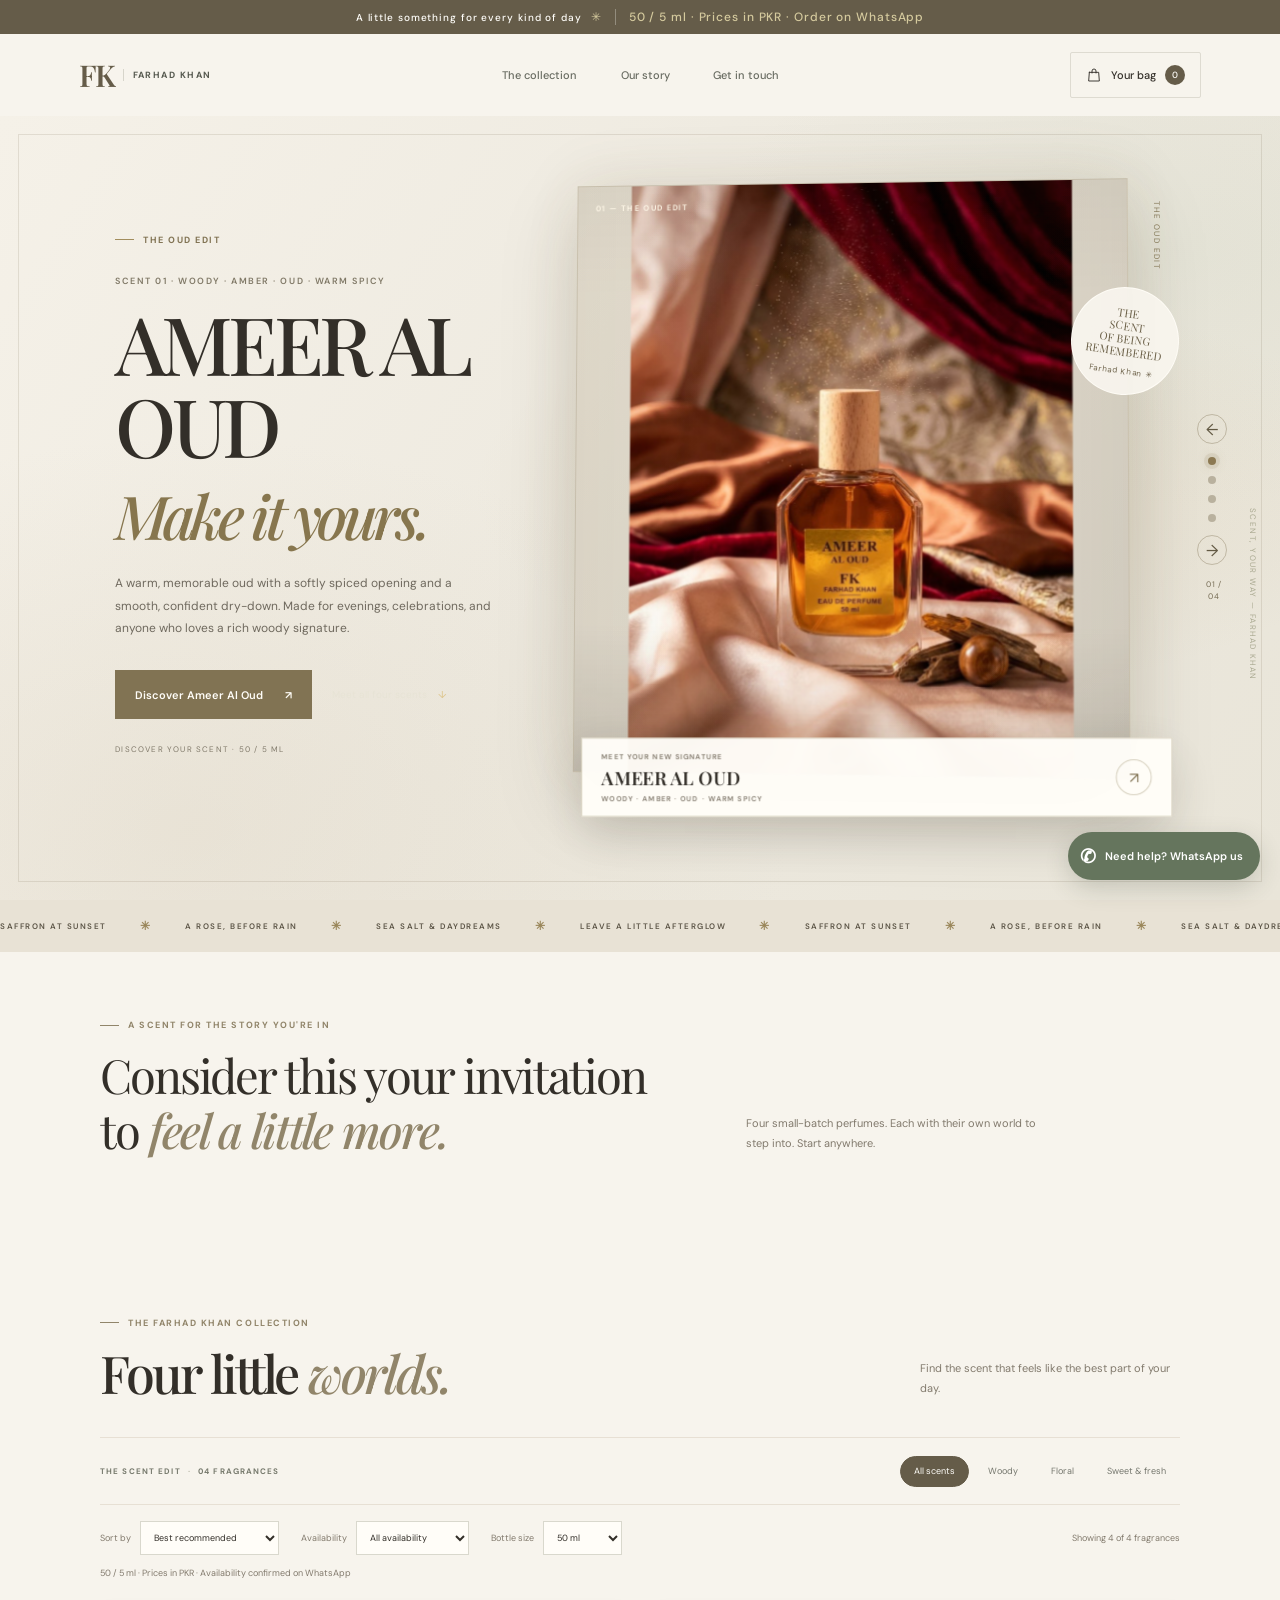
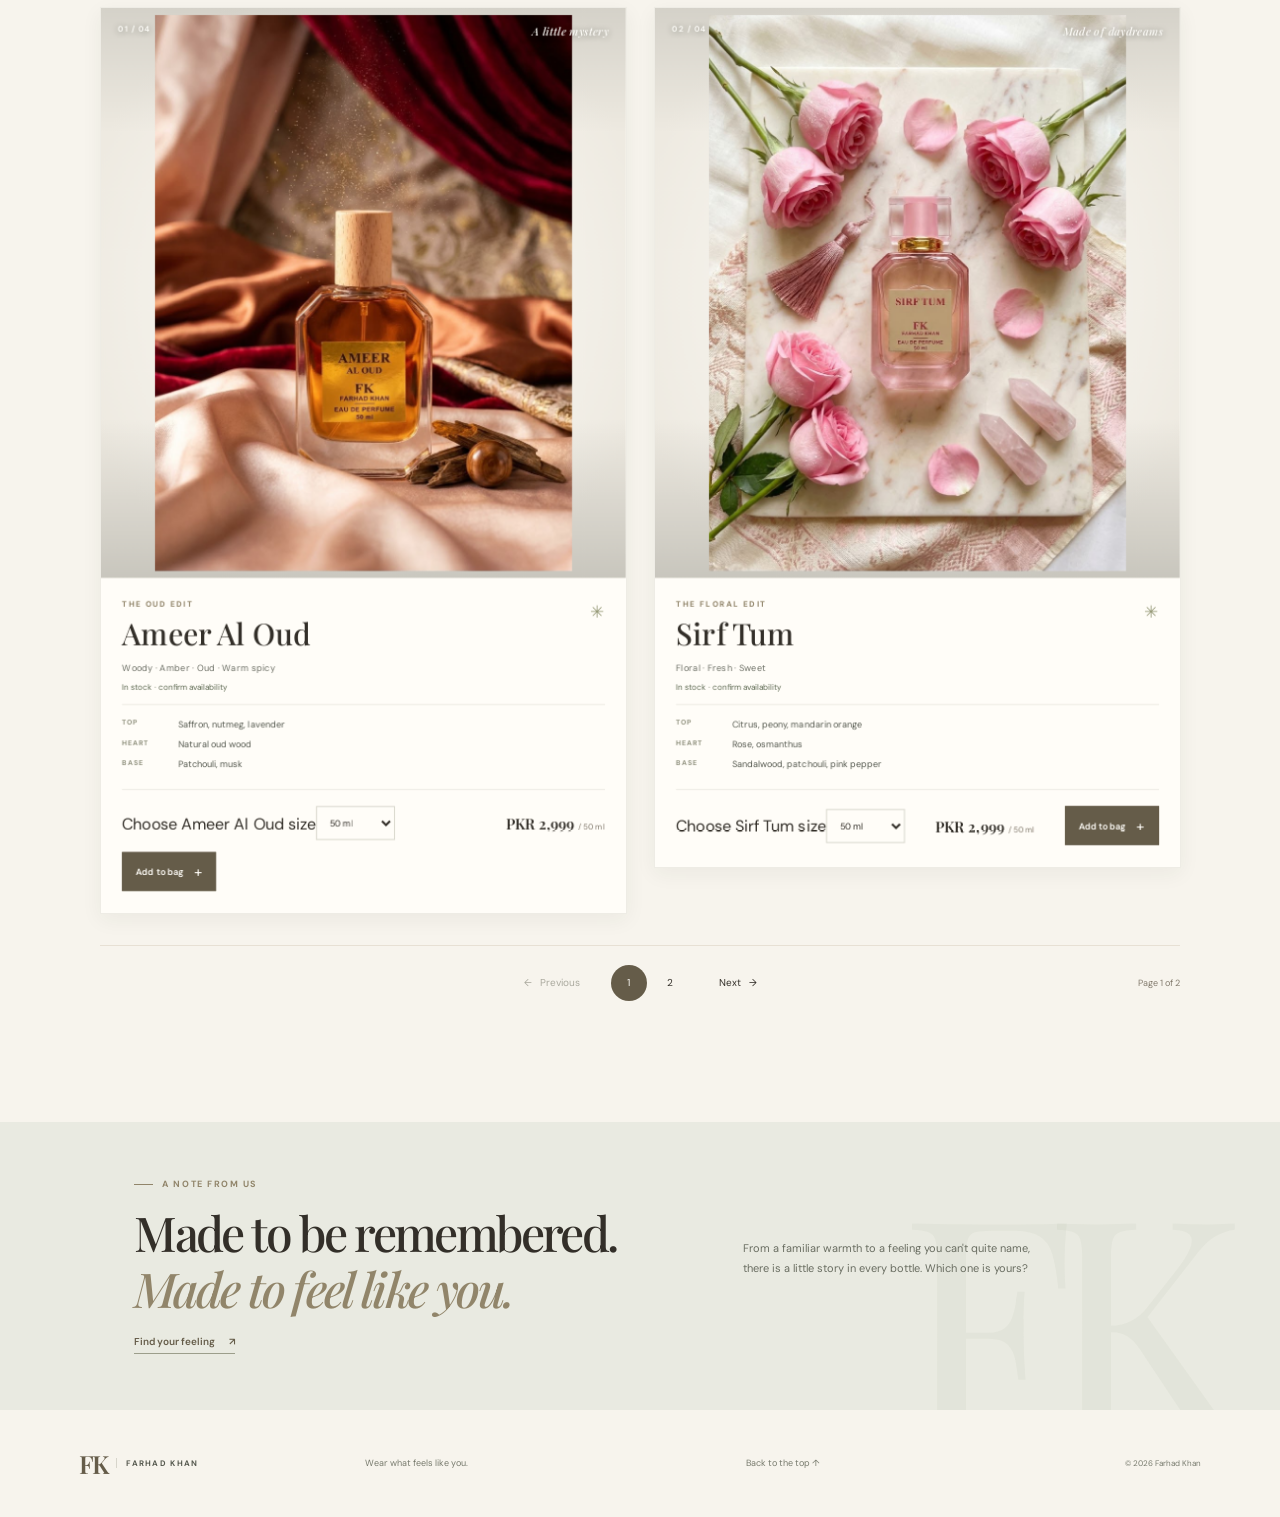
==== commit c1100805: "updated code" ====
--- a/index.html
+++ b/index.html
@@ -20,7 +20,7 @@
   <body>
     <div class="announcement">
       A little something for every kind of day <span aria-hidden="true">✳</span>
-      <span class="announcement-note">50 / 150 / 250 ml · Prices in PKR · Order on WhatsApp</span>
+      <span class="announcement-note">50 / 5 ml · Prices in PKR · Order on WhatsApp</span>
     </div>
 
     <header class="site-header">
@@ -66,7 +66,7 @@
             </button>
             <a class="campaign-link" href="#collection">Meet all four scents <span aria-hidden="true">↓</span></a>
           </div>
-          <p class="hero-footnote" data-reveal>DISCOVER YOUR SCENT · 50 / 150 / 250 ML</p>
+          <p class="hero-footnote" data-reveal>DISCOVER YOUR SCENT · 50 / 5 ML</p>
         </div>
 
         <div class="campaign-visual" data-reveal aria-label="Ameer Al Oud perfume editorial">
@@ -153,13 +153,12 @@
             Bottle size
             <select id="catalog-size" name="size">
               <option value="50">50 ml</option>
-              <option value="150">150 ml</option>
-              <option value="250">250 ml</option>
+              <option value="5">5 ml</option>
             </select>
           </label>
           <p class="catalog-results" aria-live="polite">Showing all 4 fragrances</p>
         </div>
-        <p class="price-note">50 / 150 / 250 ml · Prices in PKR · Availability confirmed on WhatsApp</p>
+        <p class="price-note">50 / 5 ml · Prices in PKR · Availability confirmed on WhatsApp</p>
 
         <div class="product-grid" aria-live="polite">
           <article class="product-card" data-family="woody" data-product-id="ameer-al-oud" data-price="2490" data-stock="in" data-gallery="./assets/products/ameer-al-oud-01.jpg|./assets/products/ameer-al-oud-02.jpg">
@@ -185,8 +184,8 @@
                 <p><span>BASE</span> Patchouli, musk</p>
               </div>
               <div class="product-buy-row">
-                <label class="size-picker"><span class="sr-only">Choose Ameer Al Oud size</span><select data-size-selector aria-label="Choose Ameer Al Oud size"><option value="50">50 ml</option><option value="150">150 ml</option><option value="250">250 ml</option></select></label>
-                <p class="product-price">PKR 599 <span>/ 50 ml</span></p>
+                <label class="size-picker"><span class="sr-only">Choose Ameer Al Oud size</span><select data-size-selector aria-label="Choose Ameer Al Oud size"><option value="50">50 ml</option><option value="5">5 ml</option></select></label>
+                <p class="product-price">PKR 2999 <span>/ 50 ml</span></p>
                 <button class="add-to-cart" type="button" data-add-product="ameer-al-oud">Add to bag <span aria-hidden="true">+</span></button>
               </div>
             </div>
@@ -215,8 +214,8 @@
                 <p><span>BASE</span> Sandalwood, patchouli, pink pepper</p>
               </div>
               <div class="product-buy-row">
-                <label class="size-picker"><span class="sr-only">Choose Sirf Tum size</span><select data-size-selector aria-label="Choose Sirf Tum size"><option value="50">50 ml</option><option value="150">150 ml</option><option value="250">250 ml</option></select></label>
-                <p class="product-price">PKR 599 <span>/ 50 ml</span></p>
+                <label class="size-picker"><span class="sr-only">Choose Sirf Tum size</span><select data-size-selector aria-label="Choose Sirf Tum size"><option value="50">50 ml</option><option value="5">5 ml</option></select></label>
+                <p class="product-price">PKR 2999 <span>/ 50 ml</span></p>
                 <button class="add-to-cart" type="button" data-add-product="sirf-tum">Add to bag <span aria-hidden="true">+</span></button>
               </div>
             </div>
@@ -245,8 +244,8 @@
                 <p><span>BASE</span> Patchouli, vanilla, chocolate/caramel, amber</p>
               </div>
               <div class="product-buy-row">
-                <label class="size-picker"><span class="sr-only">Choose Kashish size</span><select data-size-selector aria-label="Choose Kashish size"><option value="50">50 ml</option><option value="150">150 ml</option><option value="250">250 ml</option></select></label>
-                <p class="product-price">PKR 599 <span>/ 50 ml</span></p>
+                <label class="size-picker"><span class="sr-only">Choose Kashish size</span><select data-size-selector aria-label="Choose Kashish size"><option value="50">50 ml</option><option value="5">5 ml</option></select></label>
+                <p class="product-price">PKR 2999 <span>/ 50 ml</span></p>
                 <button class="add-to-cart" type="button" data-add-product="kashish">Add to bag <span aria-hidden="true">+</span></button>
               </div>
             </div>
@@ -275,8 +274,8 @@
                 <p><span>BASE</span> Sandalwood, woody notes, leather</p>
               </div>
               <div class="product-buy-row">
-                <label class="size-picker"><span class="sr-only">Choose Ameer The Scent Elixir size</span><select data-size-selector aria-label="Choose Ameer The Scent Elixir size"><option value="50">50 ml</option><option value="150">150 ml</option><option value="250">250 ml</option></select></label>
-                <p class="product-price">PKR 599 <span>/ 50 ml</span></p>
+                <label class="size-picker"><span class="sr-only">Choose Ameer The Scent Elixir size</span><select data-size-selector aria-label="Choose Ameer The Scent Elixir size"><option value="50">50 ml</option><option value="5">5 ml</option></select></label>
+                <p class="product-price">PKR 2999 <span>/ 50 ml</span></p>
                 <button class="add-to-cart" type="button" data-add-product="ameer-the-scent-elixir">Add to bag <span aria-hidden="true">+</span></button>
               </div>
             </div>
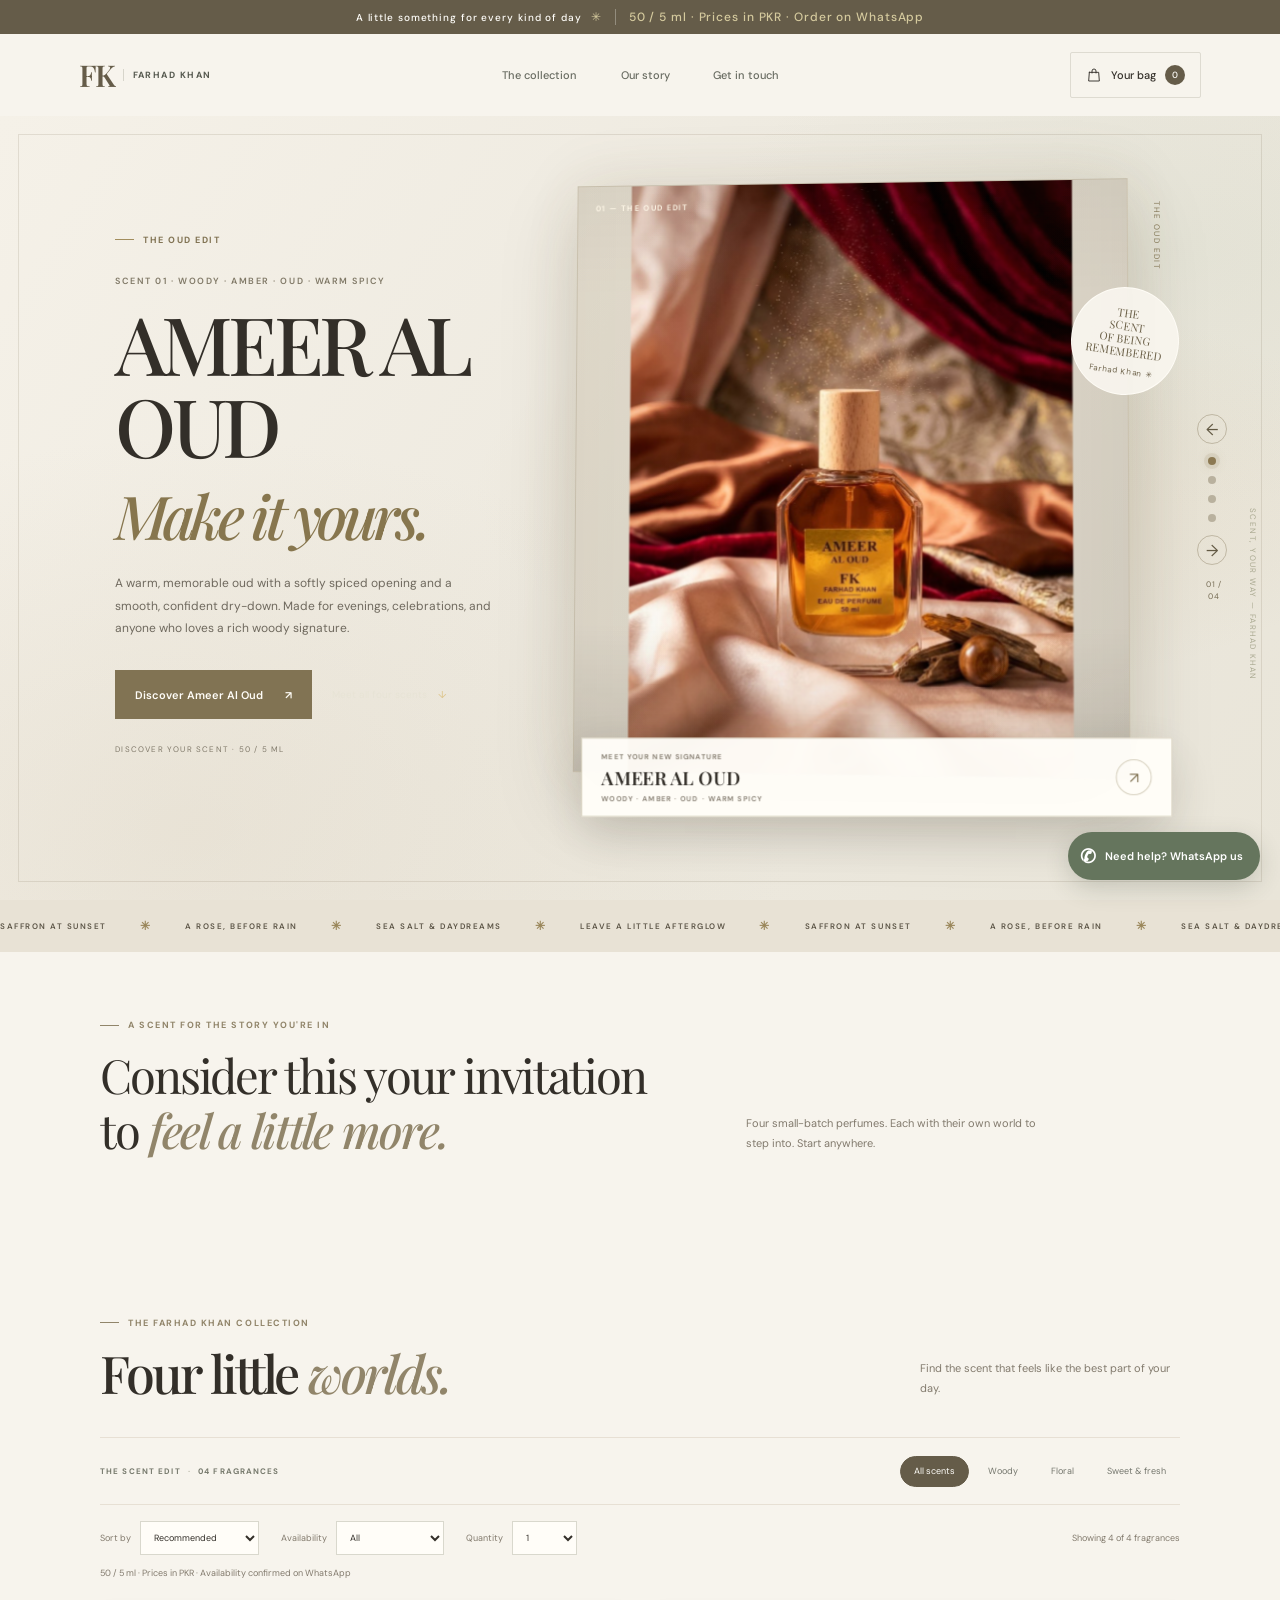
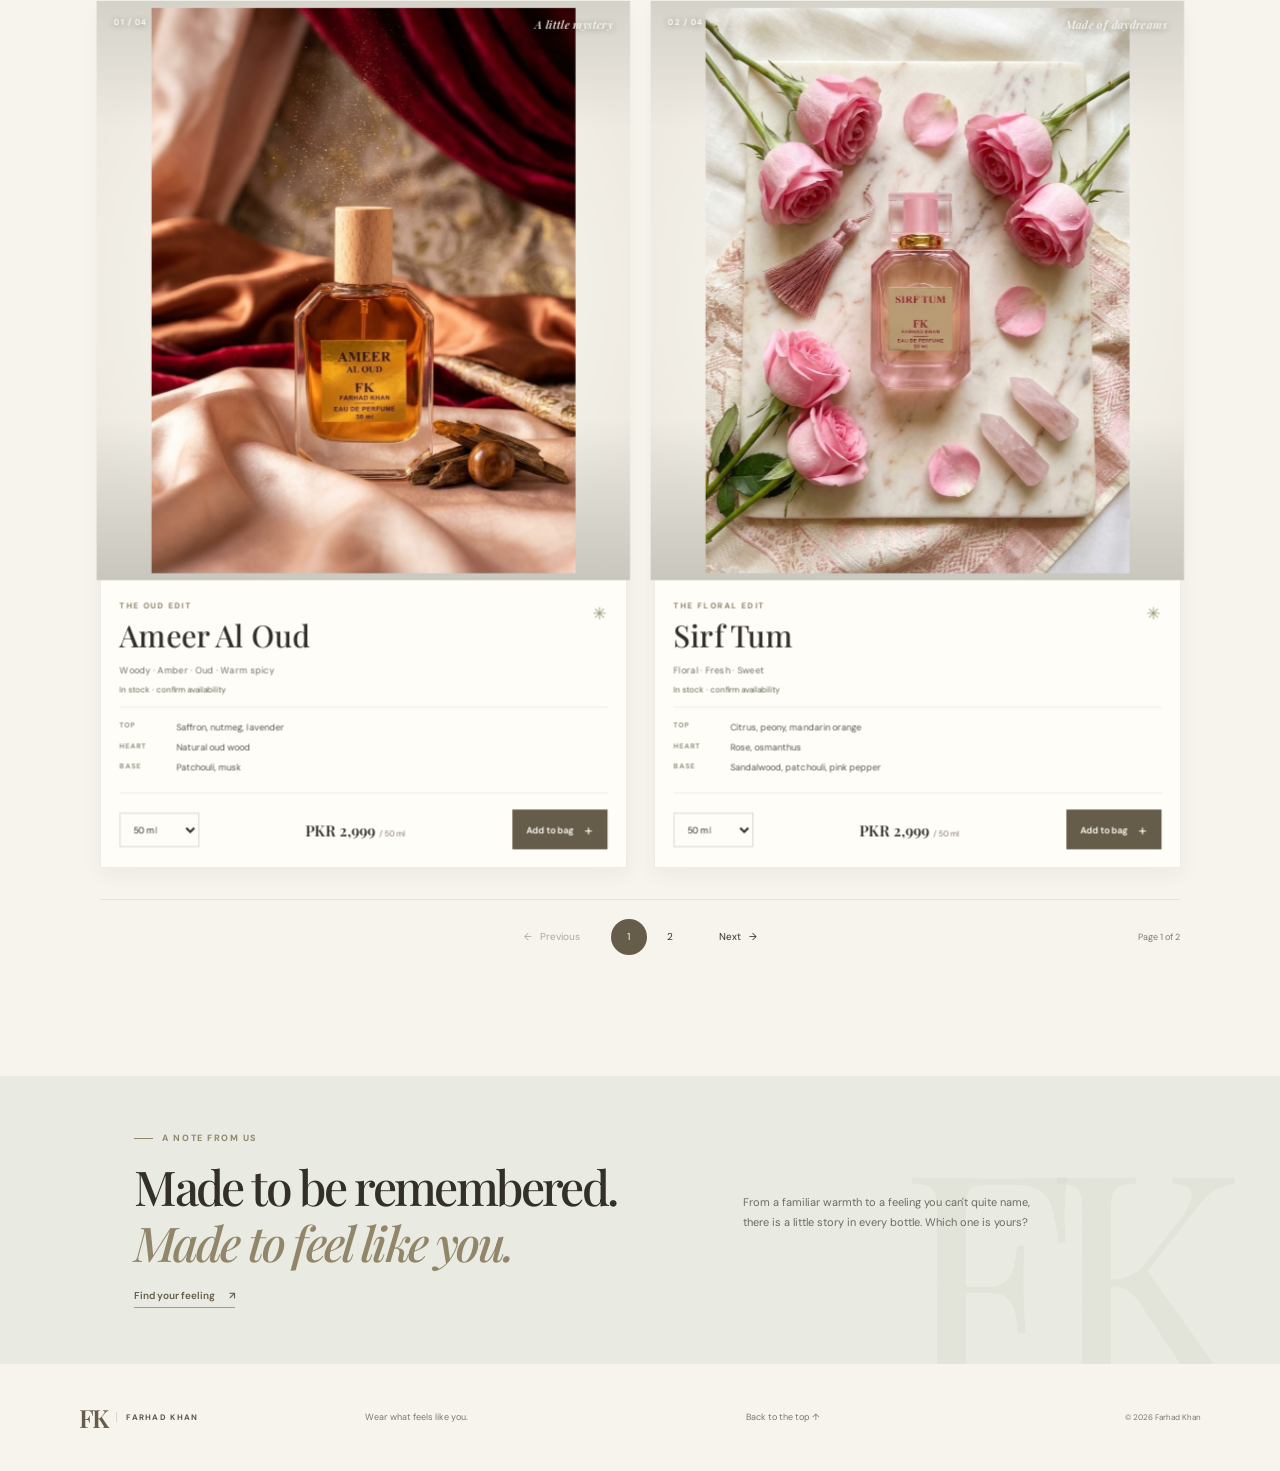
==== commit d09b1667: "Add new features" ====
--- a/index.html
+++ b/index.html
@@ -136,26 +136,43 @@
           <label class="catalog-control">
             Sort by
             <select id="sort-products" name="sort">
-              <option value="recommended">Best recommended</option>
-              <option value="price-low">Price: low to high</option>
-              <option value="price-high">Price: high to low</option>
+              <option value="recommended">Recommended</option>
+              <option value="price-low">Low price</option>
+              <option value="price-high">High price</option>
             </select>
           </label>
           <label class="catalog-control">
             Availability
             <select id="stock-filter" name="availability">
-              <option value="all">All availability</option>
+              <option value="all">All</option>
               <option value="in-stock">In stock</option>
               <option value="out-of-stock">Out of stock</option>
             </select>
           </label>
           <label class="catalog-control">
-            Bottle size
-            <select id="catalog-size" name="size">
-              <option value="50">50 ml</option>
-              <option value="5">5 ml</option>
+            Quantity
+            <select id="catalog-quantity" name="quantity">
+              <option value="1">1</option>
+              <option value="2">2</option>
+              <option value="3">3</option>
+              <option value="4">4</option>
+              <option value="5">5</option>
+              <option value="6">6</option>
+              <option value="7">7</option>
+              <option value="8">8</option>
+              <option value="9">9</option>
+              <option value="10">10</option>
             </select>
           </label>
+          <div class="mobile-layout-toggle" role="group" aria-label="Products per row">
+            <span>View</span>
+            <button class="layout-toggle-button" type="button" data-columns="1" aria-label="Show one product per row" aria-pressed="false">
+              <span class="layout-icon layout-icon-single" aria-hidden="true"><span></span></span>
+            </button>
+            <button class="layout-toggle-button" type="button" data-columns="2" aria-label="Show two products per row" aria-pressed="true">
+              <span class="layout-icon layout-icon-double" aria-hidden="true"><span></span><span></span></span>
+            </button>
+          </div>
           <p class="catalog-results" aria-live="polite">Showing all 4 fragrances</p>
         </div>
         <p class="price-note">50 / 5 ml · Prices in PKR · Availability confirmed on WhatsApp</p>
--- a/style.css
+++ b/style.css
@@ -3697,4 +3697,238 @@
     opacity: 1;
     transform: none;
   }
+}
+
+.mobile-layout-toggle {
+  display: none;
+}
+
+.sr-only {
+  position: absolute;
+  width: 1px;
+  height: 1px;
+  padding: 0;
+  margin: -1px;
+  overflow: hidden;
+  clip: rect(0, 0, 0, 0);
+  white-space: nowrap;
+  border: 0;
+}
+
+@media (max-width: 560px) {
+  .hero-campaign {
+    gap: 18px;
+    padding-top: 27px;
+  }
+
+  .hero-campaign .campaign-visual {
+    order: -1;
+  }
+
+  .hero-campaign .hero-copy {
+    order: 0;
+  }
+
+  .hero-campaign .campaign-photo-frame {
+    height: clamp(285px, 82vw, 390px);
+  }
+
+  .mobile-layout-toggle {
+    display: flex;
+    align-items: center;
+    justify-content: center;
+    gap: 4px;
+    color: var(--muted);
+    font-size: 9px;
+  }
+
+  .layout-toggle-button {
+    display: grid;
+    width: 32px;
+    min-width: 32px;
+    height: 32px;
+    place-items: center;
+    padding: 0;
+    border: 1px solid var(--line);
+    background: var(--white);
+    color: var(--muted);
+    cursor: pointer;
+    font: inherit;
+    transition:
+      background-color 160ms ease,
+      border-color 160ms ease,
+      color 160ms ease;
+  }
+
+  .layout-icon {
+    display: grid;
+    width: 16px;
+    height: 16px;
+    gap: 2px;
+  }
+
+  .layout-icon-single {
+    grid-template-columns: 1fr;
+  }
+
+  .layout-icon-double {
+    grid-template-columns: repeat(2, 1fr);
+  }
+
+  .layout-icon > span {
+    border: 1px solid currentColor;
+  }
+
+  .layout-toggle-button[aria-pressed="true"] {
+    border-color: var(--olive-dark);
+    background: var(--olive-dark);
+    color: var(--white);
+  }
+
+  .catalog-controls {
+    display: grid;
+    grid-template-columns: minmax(0, 1fr) minmax(0, 1.3fr) minmax(0, 0.65fr) auto;
+    align-items: end;
+    gap: 8px;
+    padding-top: 13px;
+  }
+
+  .catalog-control {
+    display: flex;
+    min-width: 0;
+    flex-direction: column;
+    align-items: stretch;
+    gap: 4px;
+    font-size: 8px;
+  }
+
+  .catalog-control select {
+    width: 100%;
+    min-width: 0;
+    min-height: 32px;
+    padding: 0 20px 0 6px;
+    font-size: 8px;
+  }
+
+  .catalog-results {
+    grid-column: 1 / -1;
+    margin: 0;
+  }
+
+  .mobile-layout-toggle {
+    min-height: 32px;
+    gap: 3px;
+  }
+
+  .product-grid {
+    grid-template-columns: repeat(2, minmax(0, 1fr));
+    grid-auto-rows: 1fr;
+    align-items: stretch;
+    gap: 14px 10px;
+    padding-top: 14px;
+  }
+
+  .product-card {
+    display: flex;
+    height: 100%;
+    flex-direction: column;
+  }
+
+  .product-image-button {
+    flex: 0 0 auto;
+  }
+
+  .product-info {
+    display: flex;
+    flex: 1;
+    flex-direction: column;
+  }
+
+  .product-grid.is-single-column {
+    grid-template-columns: 1fr;
+    gap: 22px;
+  }
+
+  .product-grid:not(.is-single-column) .product-image {
+    aspect-ratio: 0.88 / 1;
+  }
+
+  .product-grid:not(.is-single-column) .product-info {
+    padding: 12px 10px 13px;
+  }
+
+  .product-grid:not(.is-single-column) .product-title-row {
+    gap: 6px;
+    min-height: 43px;
+  }
+
+  .product-grid:not(.is-single-column) .product-title-row h3 {
+    font-size: clamp(16px, 4.5vw, 21px);
+    line-height: 1.15;
+  }
+
+  .product-grid:not(.is-single-column) .product-family {
+    font-size: 6px;
+  }
+
+  .product-grid:not(.is-single-column) .product-star,
+  .product-grid:not(.is-single-column) .stock-label,
+  .product-grid:not(.is-single-column) .scent-notes {
+    display: none;
+  }
+
+  .product-grid:not(.is-single-column) .product-type {
+    min-height: 38px;
+    margin: 7px 0;
+    font-size: 8px;
+    line-height: 1.5;
+  }
+
+  .product-grid:not(.is-single-column) .product-buy-row {
+    margin-top: auto;
+  }
+
+  .product-grid:not(.is-single-column) .product-buy-row {
+    display: grid;
+    grid-template-columns: minmax(0, 1fr);
+    gap: 7px;
+  }
+
+  .product-grid:not(.is-single-column) .size-picker select {
+    width: 100%;
+  }
+
+  .product-grid:not(.is-single-column) .product-price {
+    font-size: 11px;
+    white-space: nowrap;
+  }
+
+  .product-grid:not(.is-single-column) .product-price span {
+    font-size: 6px;
+  }
+
+  .product-grid:not(.is-single-column) .product-buy-row .add-to-cart {
+    min-height: 34px;
+    justify-content: center;
+  }
+
+  .product-grid.is-single-column .product-info {
+    padding: 17px 14px;
+  }
+
+  .product-grid.is-single-column .product-title-row {
+    min-height: 55px;
+  }
+
+  .product-grid.is-single-column .product-type {
+    min-height: 32px;
+  }
+
+  .product-grid.is-single-column .product-buy-row {
+    margin-top: auto;
+  }
+
+  .product-grid.is-single-column .product-title-row h3 {
+    font-size: 25px;
+  }
 }
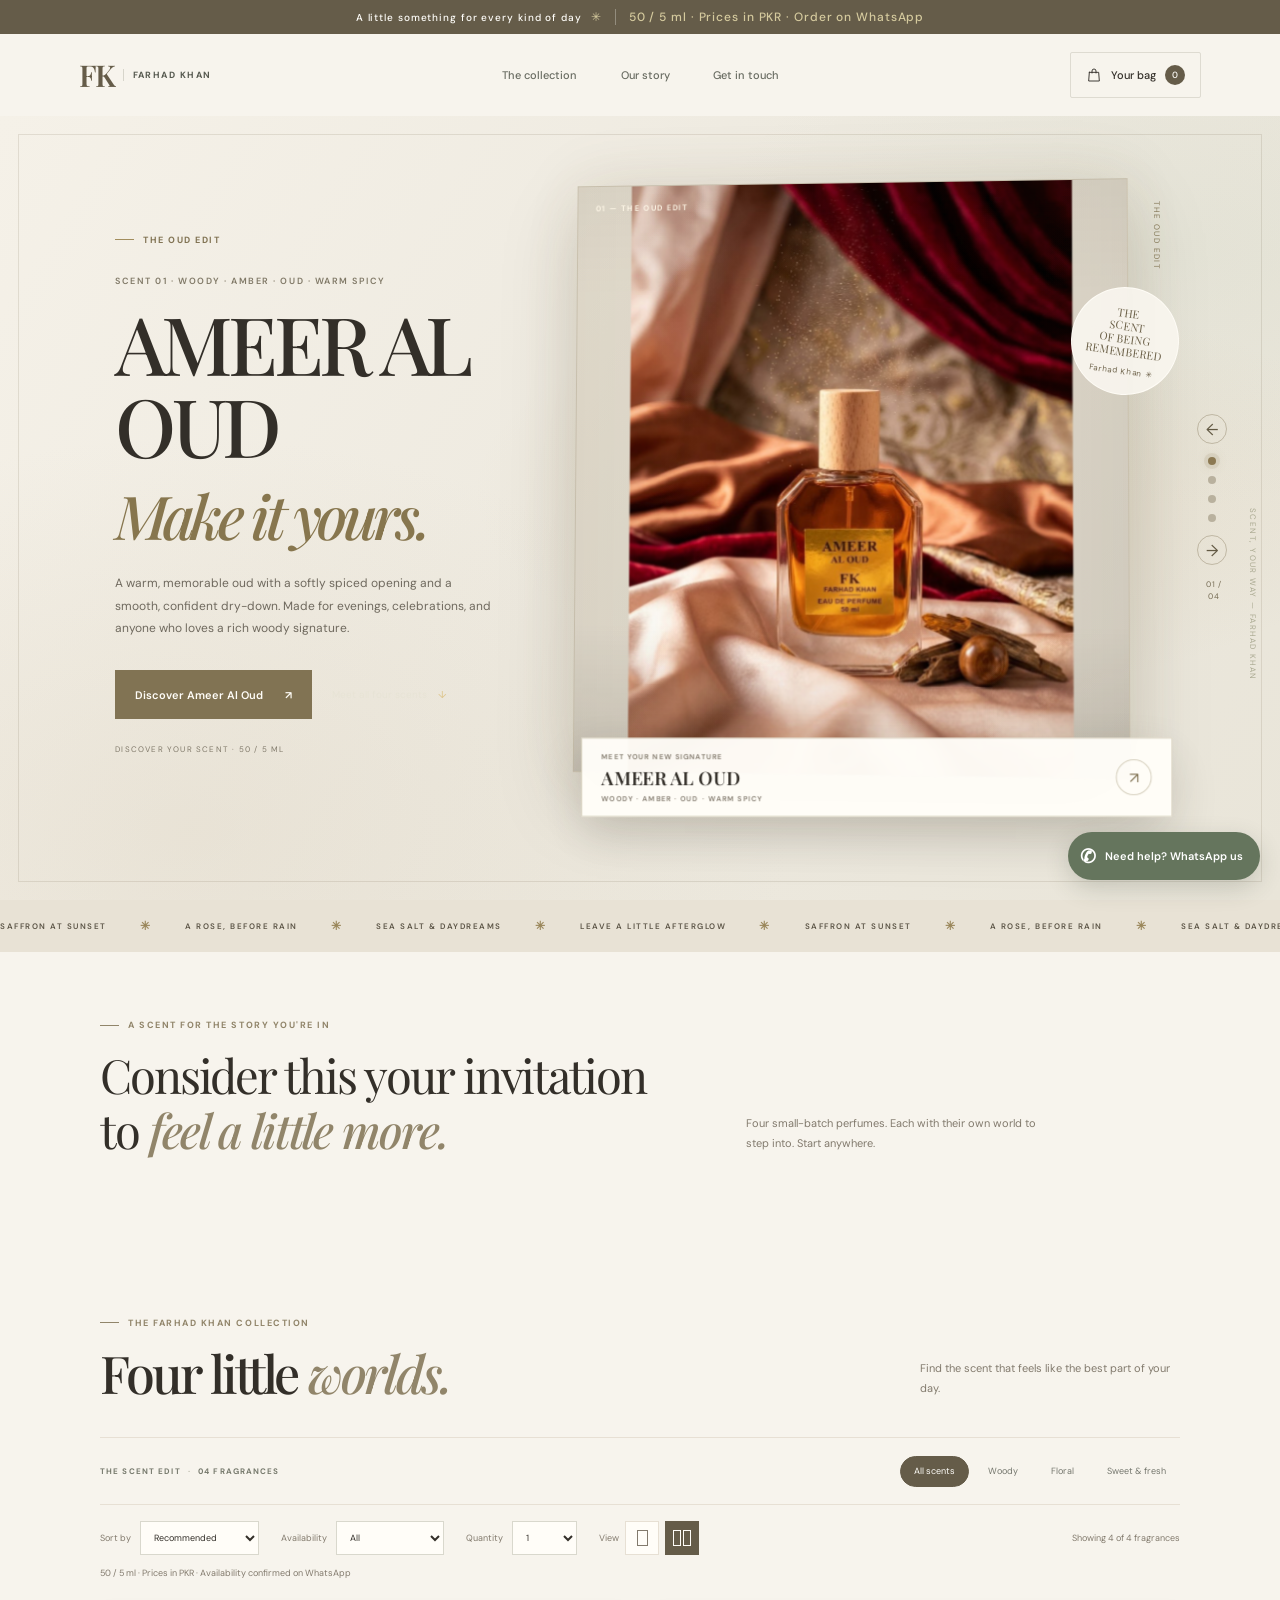
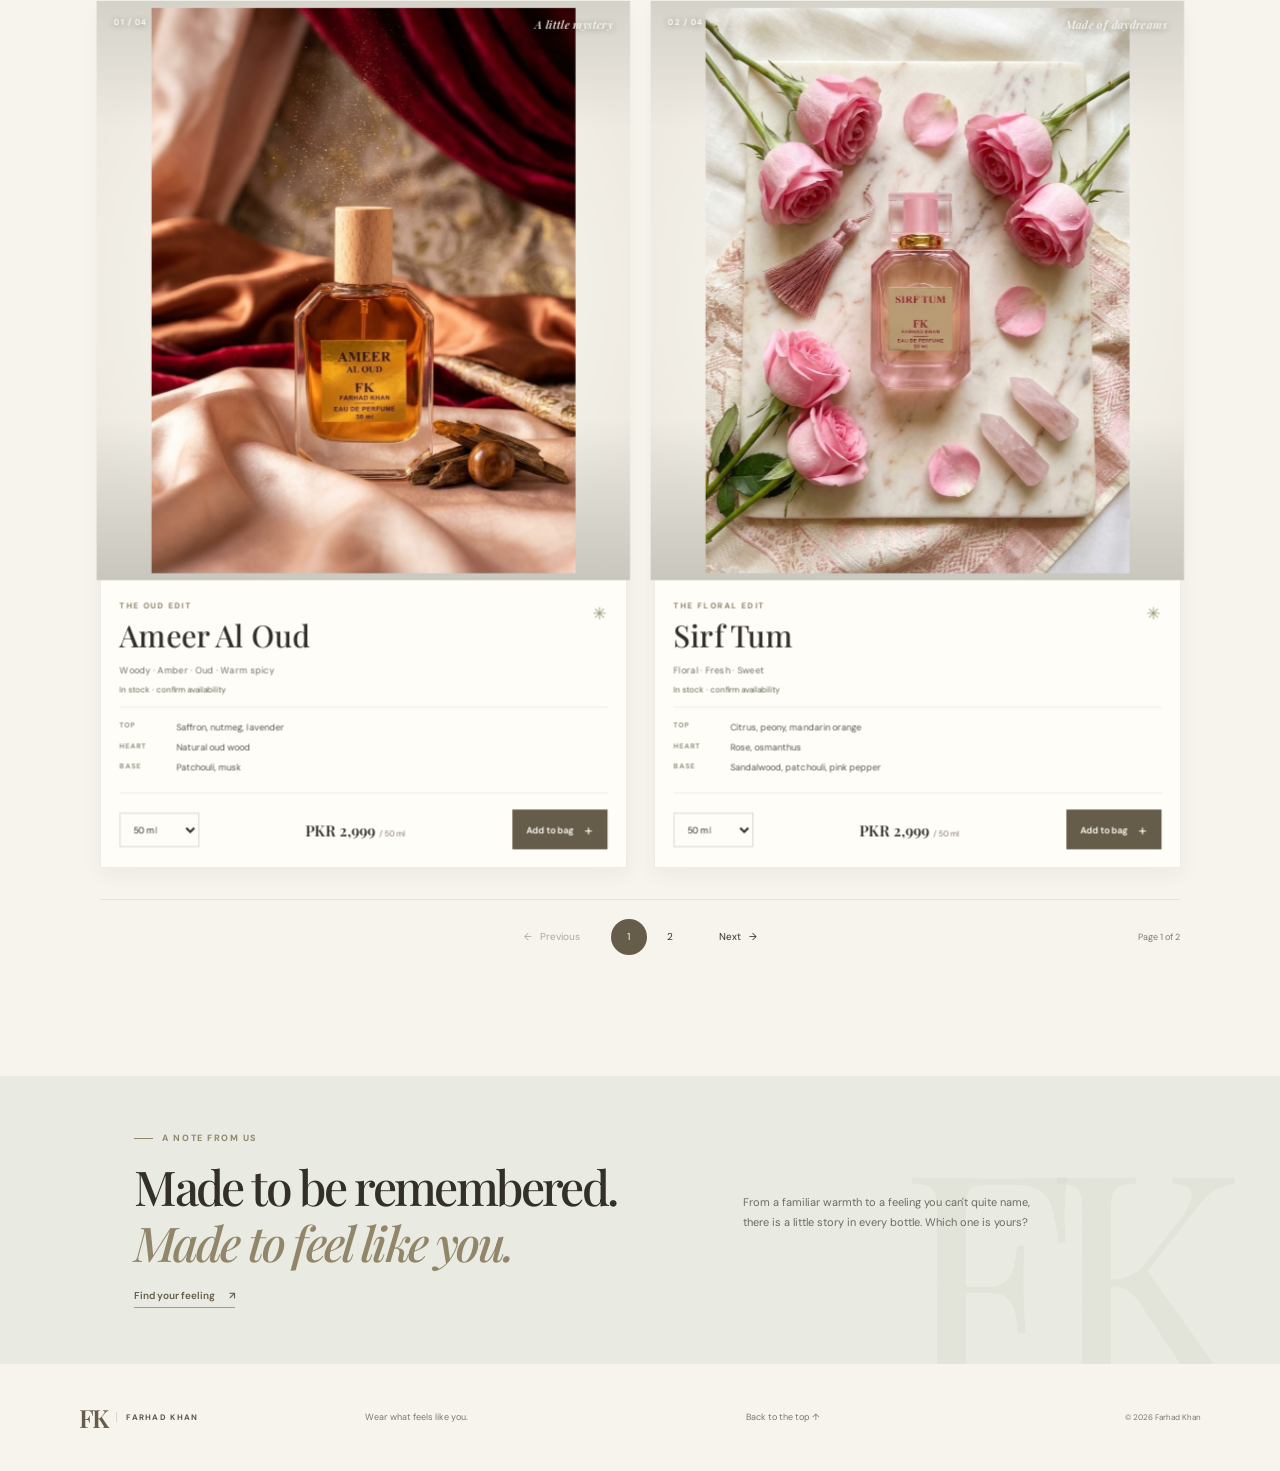
==== commit 958a91cf: "button correction" ====
--- a/index.html
+++ b/index.html
@@ -166,10 +166,10 @@
           </label>
           <div class="mobile-layout-toggle" role="group" aria-label="Products per row">
             <span>View</span>
-            <button class="layout-toggle-button" type="button" data-columns="1" aria-label="Show one product per row" aria-pressed="false">
+            <button class="layout-toggle-button" type="button" data-columns="1" aria-label="Show 1 product per row" aria-pressed="false">
               <span class="layout-icon layout-icon-single" aria-hidden="true"><span></span></span>
             </button>
-            <button class="layout-toggle-button" type="button" data-columns="2" aria-label="Show two products per row" aria-pressed="true">
+            <button class="layout-toggle-button" type="button" data-columns="2" aria-label="Show 2 products per row" aria-pressed="true">
               <span class="layout-icon layout-icon-double" aria-hidden="true"><span></span><span></span></span>
             </button>
           </div>
--- a/style.css
+++ b/style.css
@@ -493,6 +493,10 @@
   grid-template-columns: repeat(2, minmax(0, 1fr));
   gap: 42px 27px;
   padding-top: 28px;
+}
+
+.product-grid.is-single-column {
+  grid-template-columns: minmax(0, 1fr);
 }
 
 .product-card {
@@ -3700,7 +3704,59 @@
 }
 
 .mobile-layout-toggle {
-  display: none;
+  display: flex;
+  align-items: center;
+  gap: 6px;
+  color: var(--muted);
+  font-size: 9px;
+}
+
+.layout-toggle-button {
+  display: grid;
+  width: 34px;
+  min-width: 34px;
+  height: 34px;
+  place-items: center;
+  padding: 0;
+  border: 1px solid var(--line);
+  background: var(--white);
+  color: var(--muted);
+  cursor: pointer;
+  transition:
+    background-color 160ms ease,
+    border-color 160ms ease,
+    color 160ms ease;
+}
+
+.layout-toggle-button:hover,
+.layout-toggle-button:focus-visible {
+  border-color: var(--olive-dark);
+}
+
+.layout-icon {
+  display: grid;
+  height: 16px;
+  gap: 2px;
+}
+
+.layout-icon-single {
+  width: 11px;
+  grid-template-columns: 1fr;
+}
+
+.layout-icon-double {
+  width: 18px;
+  grid-template-columns: repeat(2, 1fr);
+}
+
+.layout-icon > span {
+  border: 1px solid currentColor;
+}
+
+.layout-toggle-button[aria-pressed="true"] {
+  border-color: var(--olive-dark);
+  background: var(--olive-dark);
+  color: var(--white);
 }
 
 .sr-only {
@@ -3733,56 +3789,10 @@
     height: clamp(285px, 82vw, 390px);
   }
 
-  .mobile-layout-toggle {
-    display: flex;
-    align-items: center;
-    justify-content: center;
-    gap: 4px;
-    color: var(--muted);
-    font-size: 9px;
-  }
-
   .layout-toggle-button {
-    display: grid;
-    width: 32px;
-    min-width: 32px;
-    height: 32px;
-    place-items: center;
-    padding: 0;
-    border: 1px solid var(--line);
-    background: var(--white);
-    color: var(--muted);
-    cursor: pointer;
-    font: inherit;
-    transition:
-      background-color 160ms ease,
-      border-color 160ms ease,
-      color 160ms ease;
-  }
-
-  .layout-icon {
-    display: grid;
-    width: 16px;
-    height: 16px;
-    gap: 2px;
-  }
-
-  .layout-icon-single {
-    grid-template-columns: 1fr;
-  }
-
-  .layout-icon-double {
-    grid-template-columns: repeat(2, 1fr);
-  }
-
-  .layout-icon > span {
-    border: 1px solid currentColor;
-  }
-
-  .layout-toggle-button[aria-pressed="true"] {
-    border-color: var(--olive-dark);
-    background: var(--olive-dark);
-    color: var(--white);
+    width: 30px;
+    min-width: 30px;
+    height: 30px;
   }
 
   .catalog-controls {
@@ -3815,9 +3825,10 @@
     margin: 0;
   }
 
-  .mobile-layout-toggle {
+  .catalog-controls .mobile-layout-toggle {
     min-height: 32px;
     gap: 3px;
+    justify-content: flex-start;
   }
 
   .product-grid {
@@ -3845,7 +3856,6 @@
   }
 
   .product-grid.is-single-column {
-    grid-template-columns: 1fr;
     gap: 22px;
   }
 
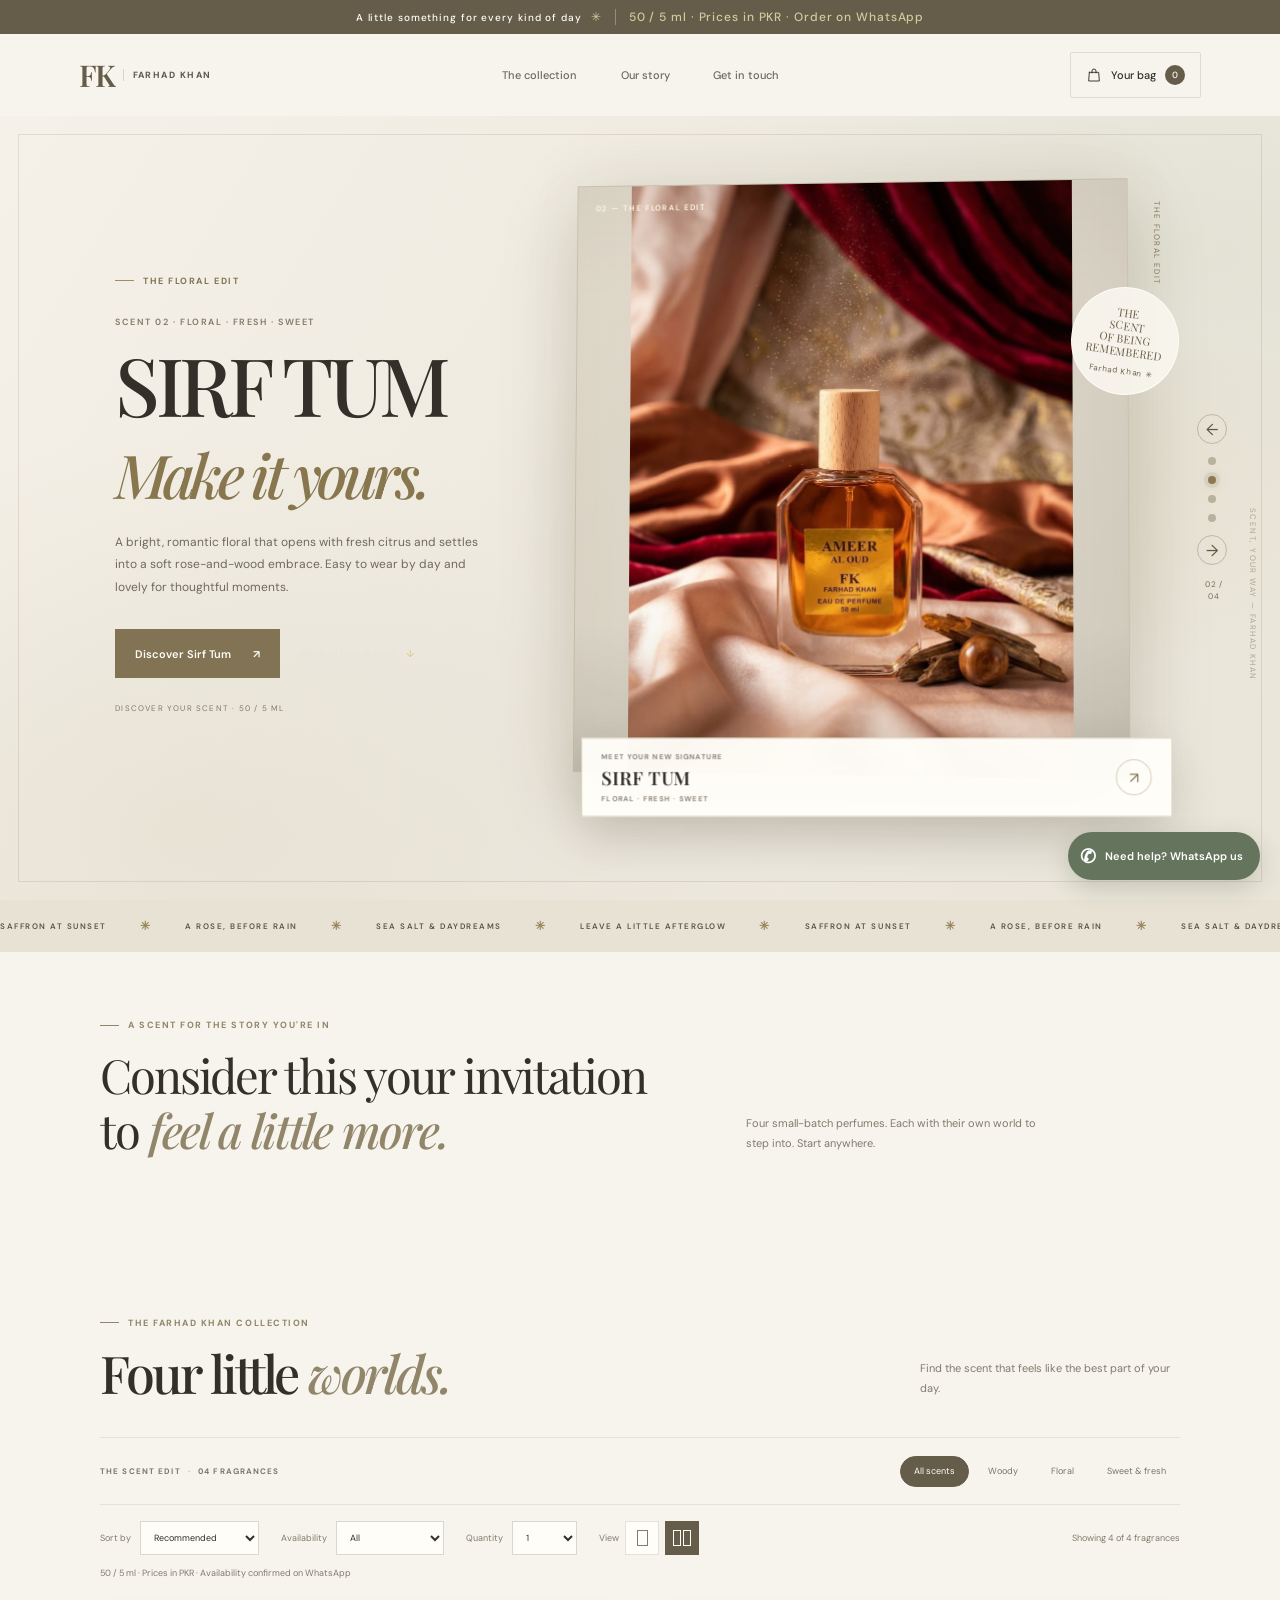
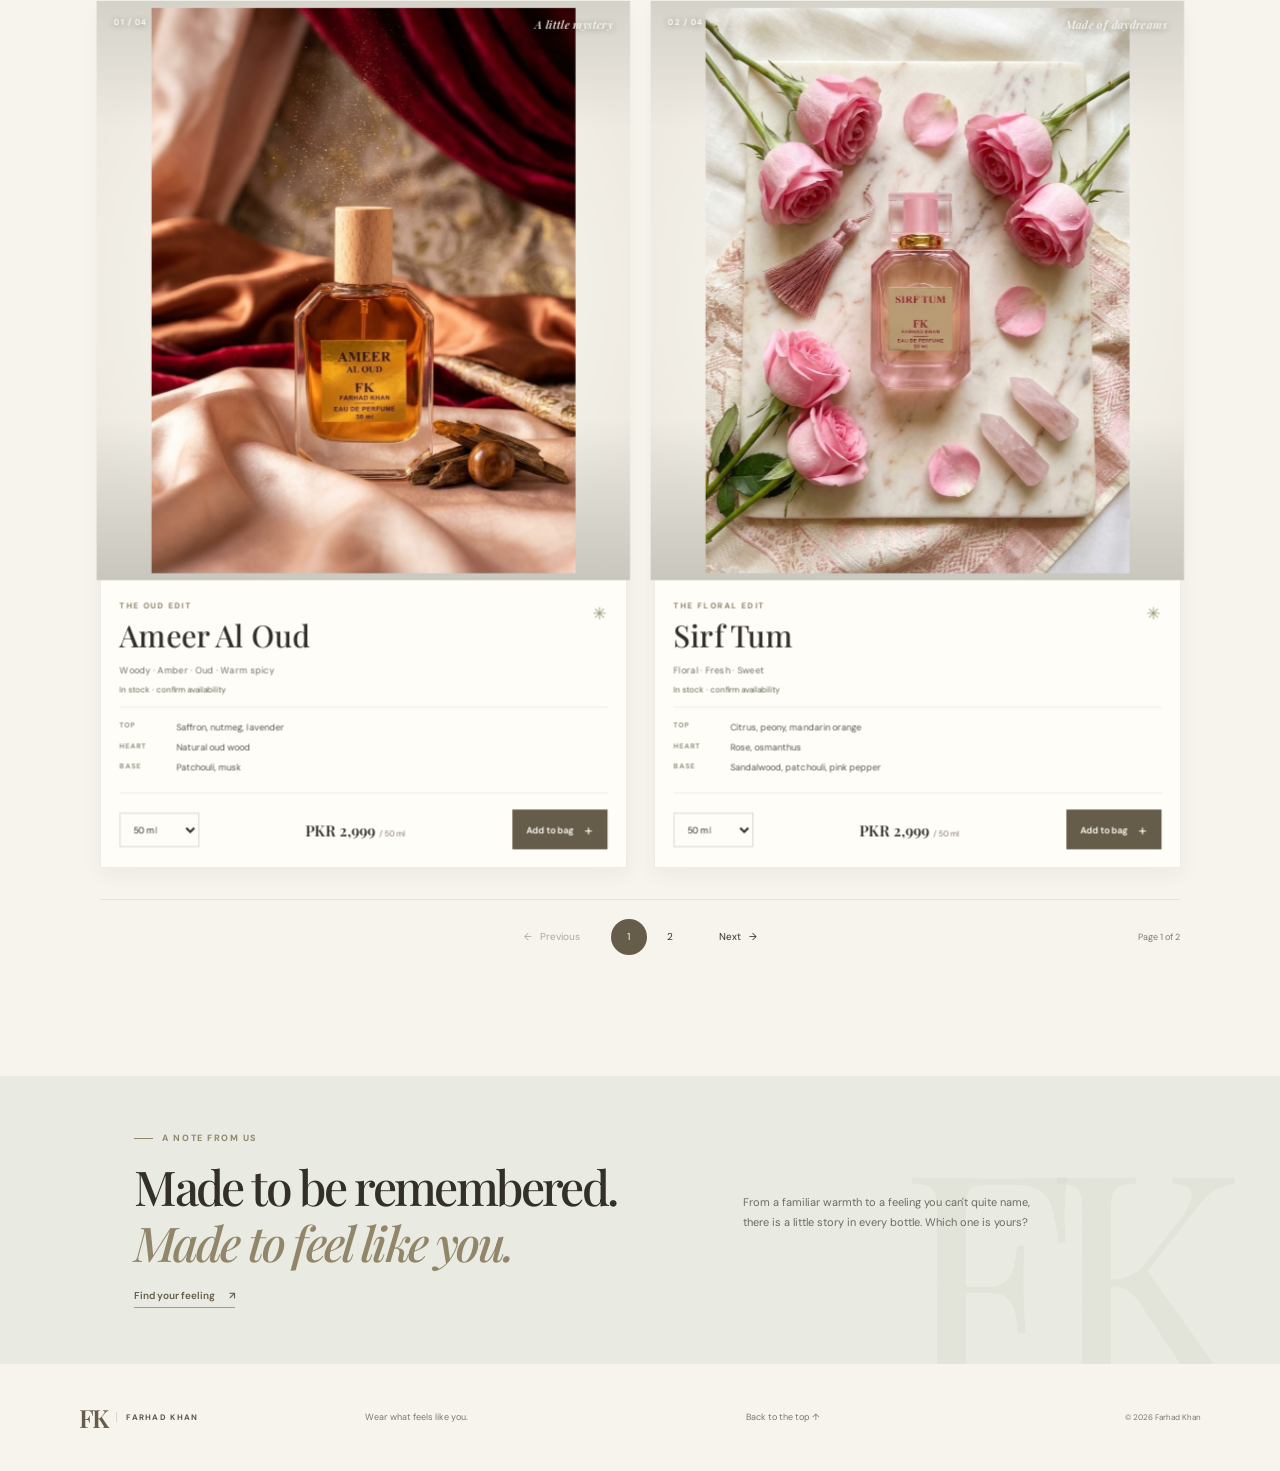
==== commit cff28688: "change contact" ====
--- a/index.html
+++ b/index.html
@@ -384,7 +384,7 @@
 
     <p class="shop-toast" role="status" aria-live="polite"></p>
 
-    <a class="whatsapp-help" href="https://wa.me/923136000665?text=Hello%20Farhad%20Khan%2C%20I%20need%20help%20choosing%20a%20perfume." target="_blank" rel="noopener noreferrer" aria-label="Get help on WhatsApp"><span class="whatsapp-help-icon" aria-hidden="true">✆</span><span>Need help? WhatsApp us</span></a>
+    <a class="whatsapp-help" href="https://wa.me/923433233338?text=Hello%20Farhad%20Khan%2C%20I%20need%20help%20choosing%20a%20perfume." target="_blank" rel="noopener noreferrer" aria-label="Get help on WhatsApp"><span class="whatsapp-help-icon" aria-hidden="true">✆</span><span>Need help? WhatsApp us</span></a>
     <script src="./catalog.js"></script>
     <script src="./script.js" defer></script>
   </body>
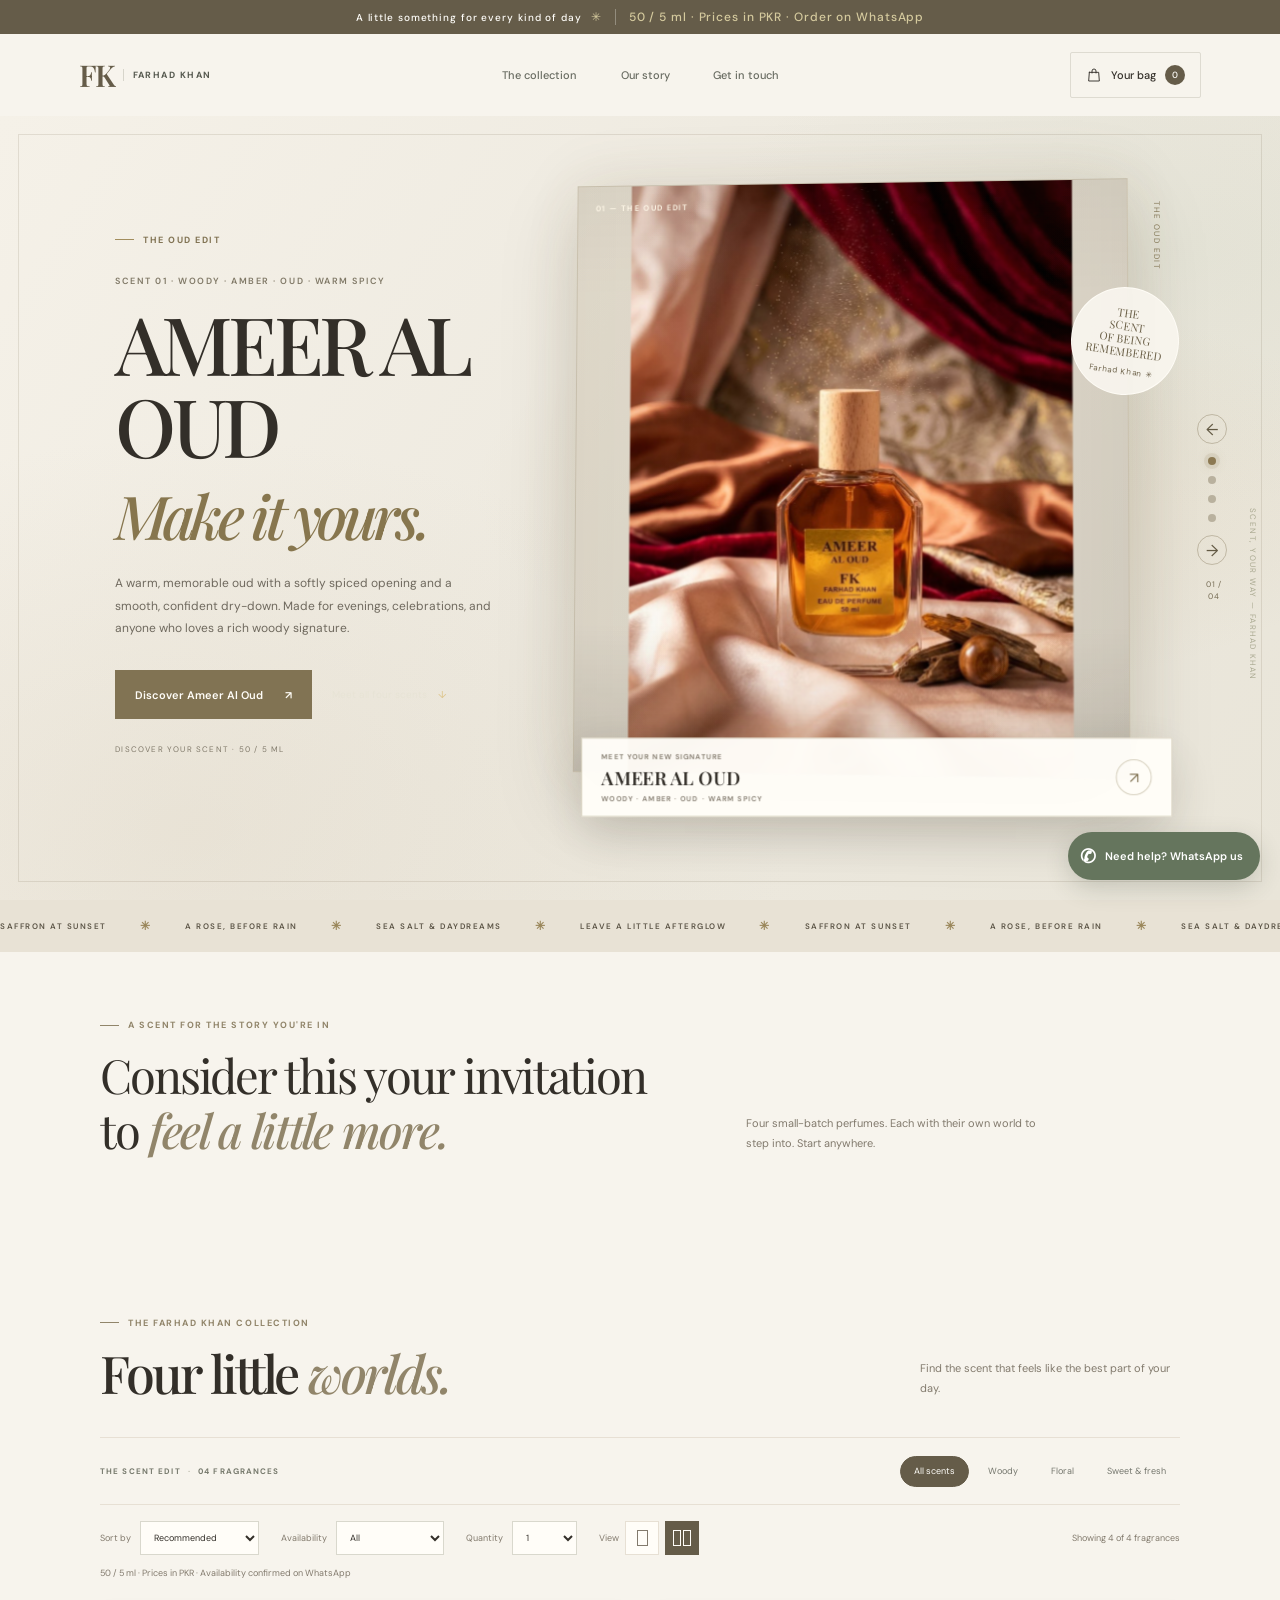
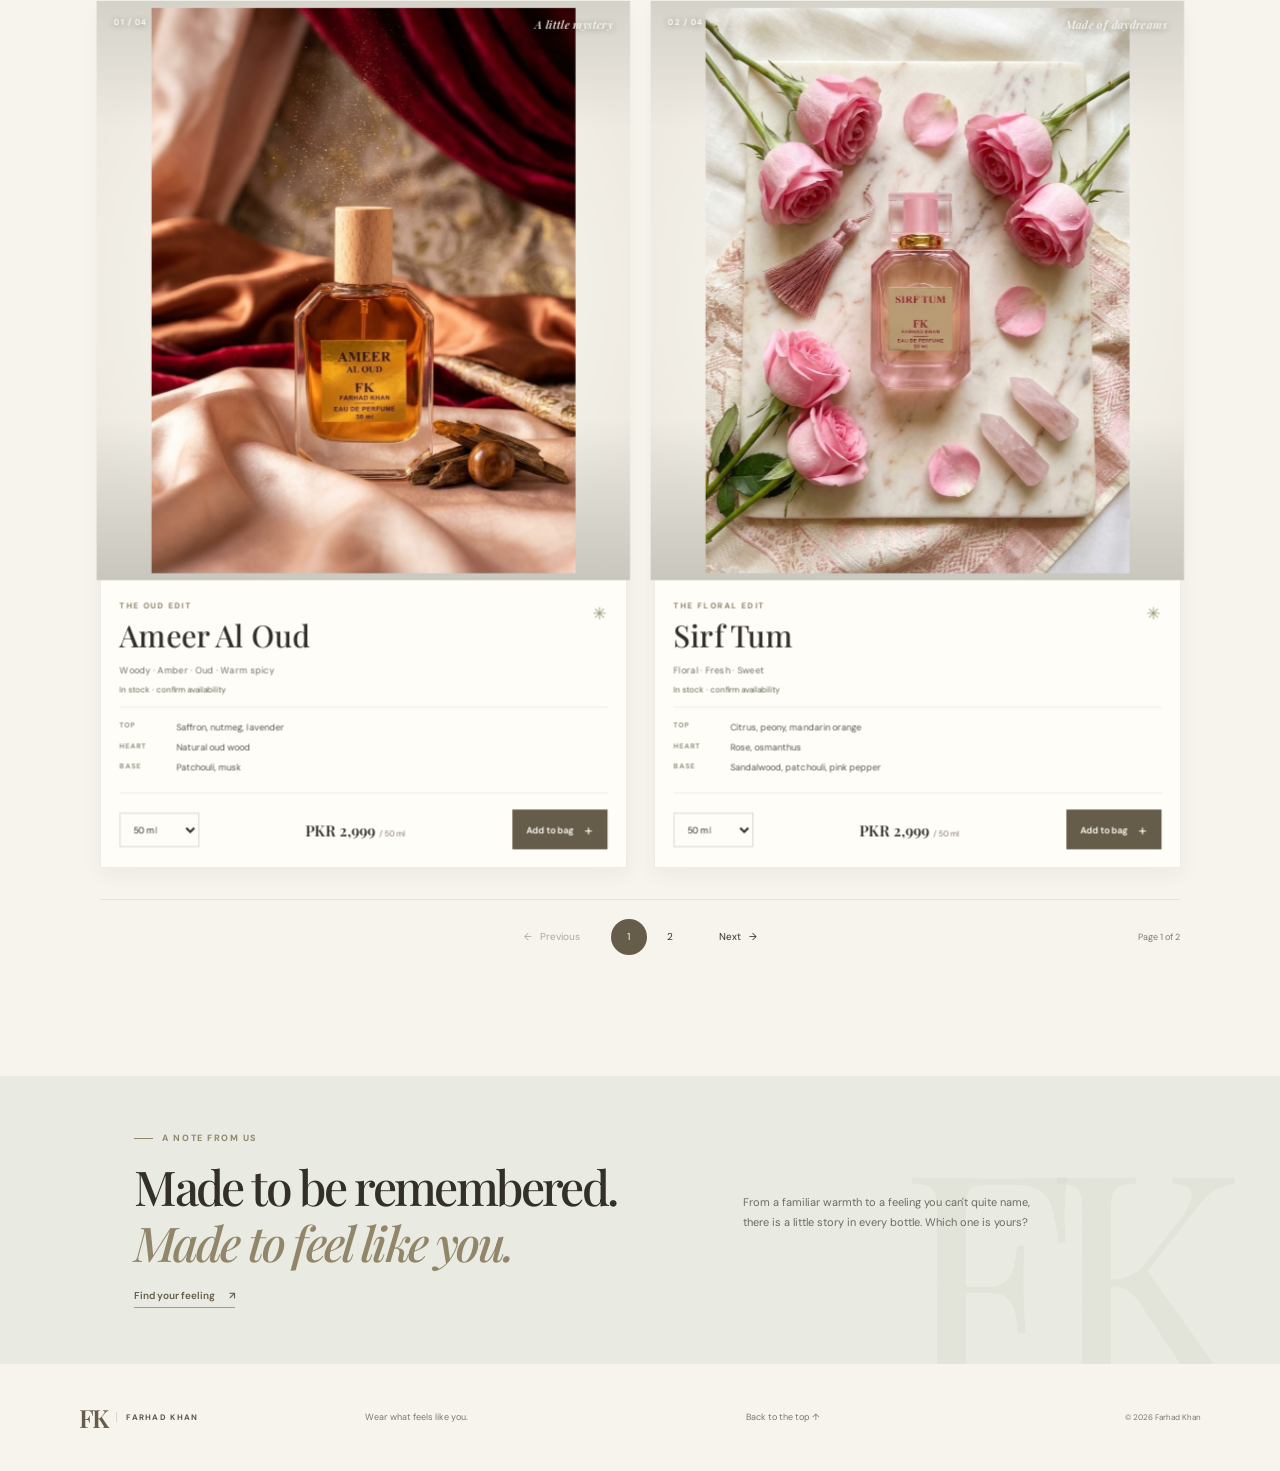
==== commit d0a2af20: "changed contact info" ====
--- a/index.html
+++ b/index.html
@@ -384,7 +384,7 @@
 
     <p class="shop-toast" role="status" aria-live="polite"></p>
 
-    <a class="whatsapp-help" href="https://wa.me/923433233338?text=Hello%20Farhad%20Khan%2C%20I%20need%20help%20choosing%20a%20perfume." target="_blank" rel="noopener noreferrer" aria-label="Get help on WhatsApp"><span class="whatsapp-help-icon" aria-hidden="true">✆</span><span>Need help? WhatsApp us</span></a>
+    <a class="whatsapp-help" href="https://wa.me/+923433233338?text=Hello%20Farhad%20Khan%2C%20I%20need%20help%20choosing%20a%20perfume." target="_blank" rel="noopener noreferrer" aria-label="Get help on WhatsApp"><span class="whatsapp-help-icon" aria-hidden="true">✆</span><span>Need help? WhatsApp us</span></a>
     <script src="./catalog.js"></script>
     <script src="./script.js" defer></script>
   </body>
